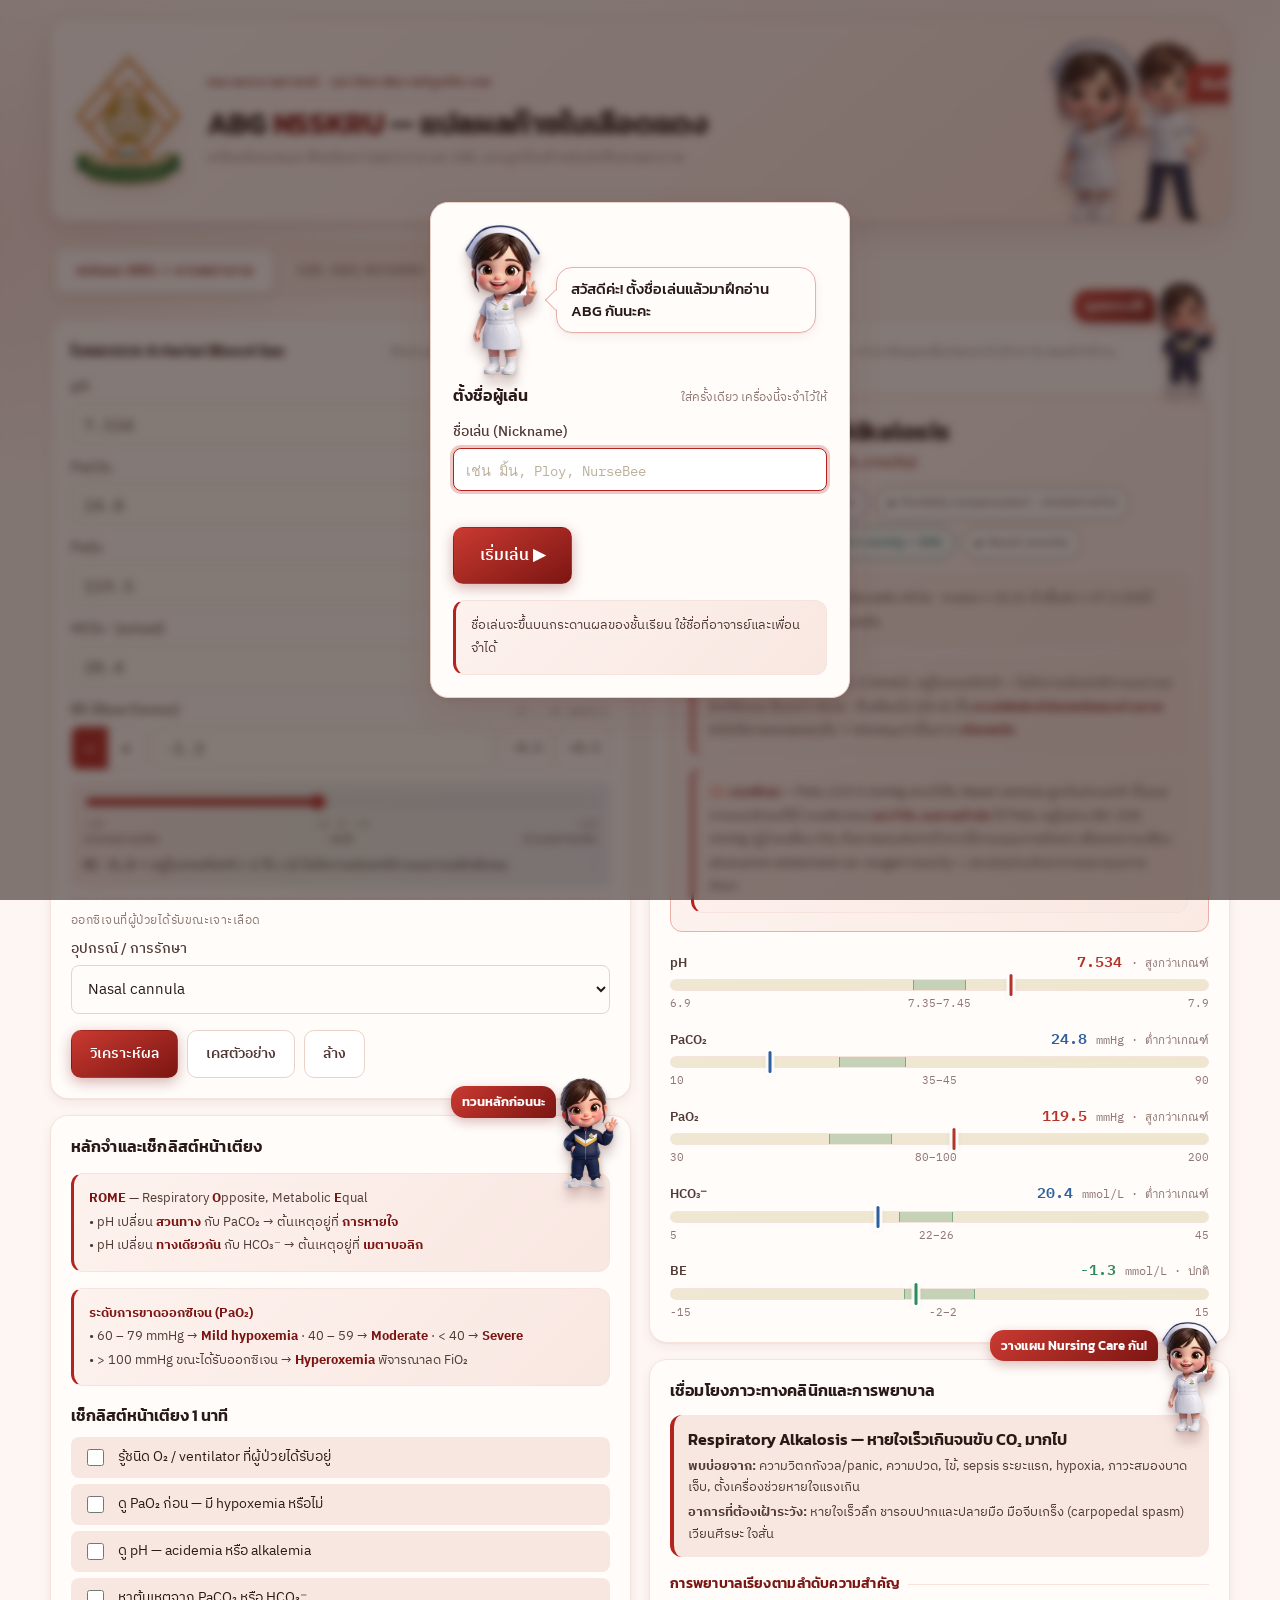
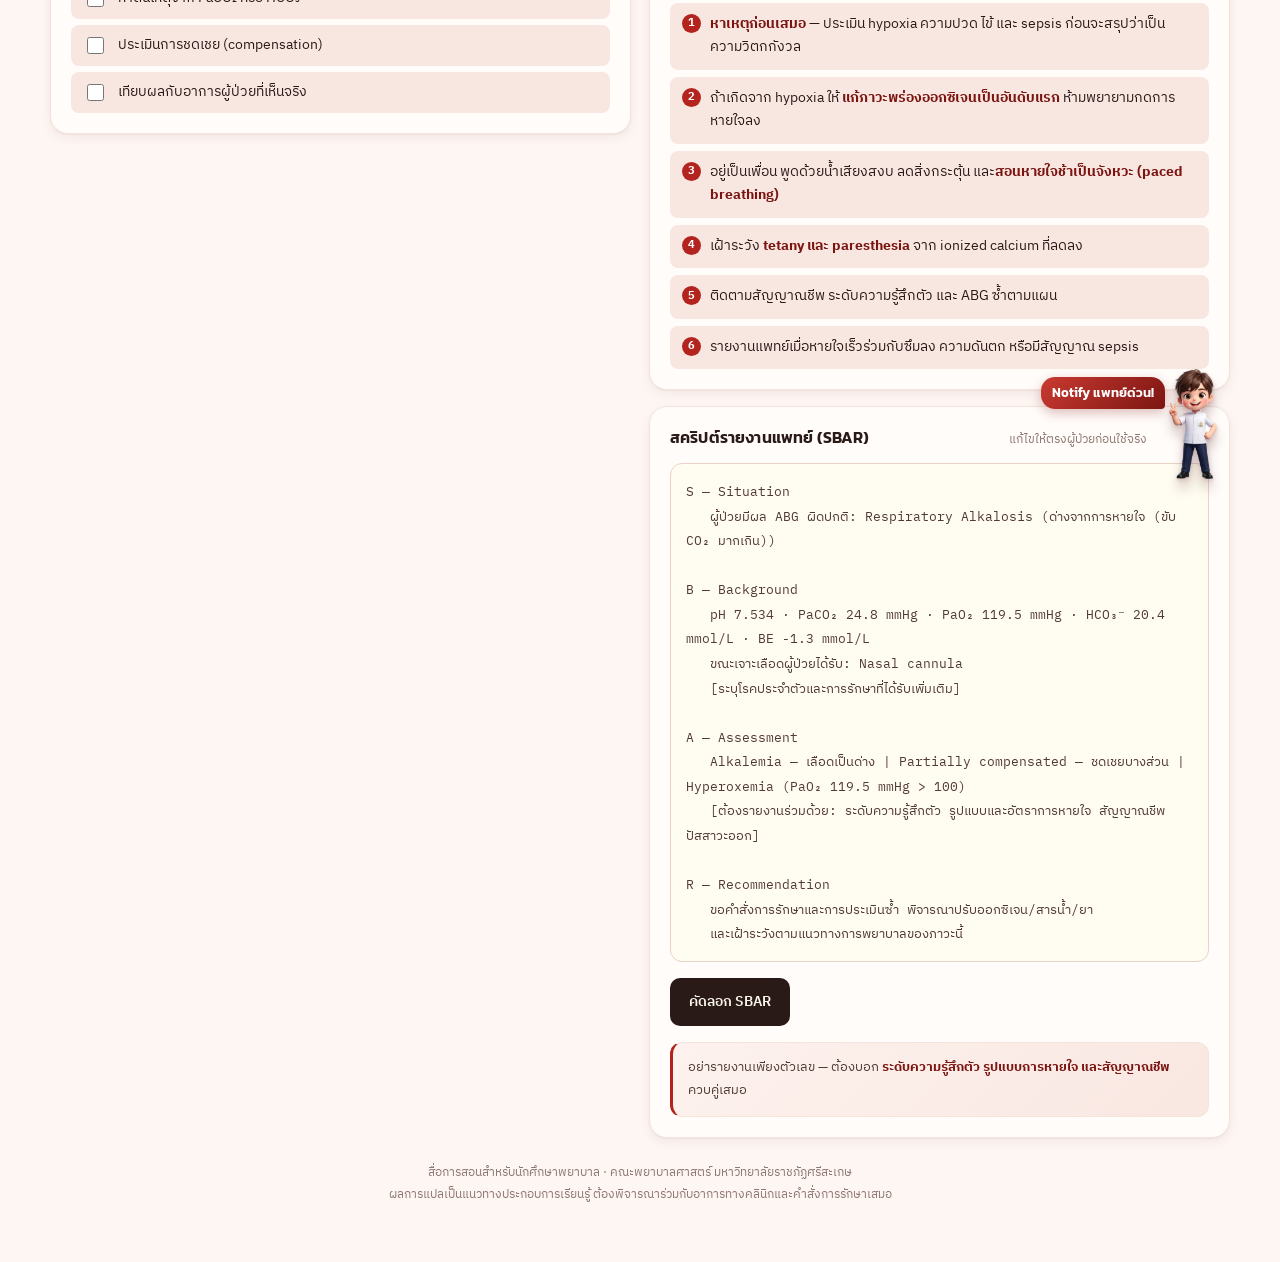
==== index.html @ 33e83c92 "commit" ====
<!DOCTYPE html>
<html lang="th">
<head>
  <meta charset="UTF-8">
  <meta name="viewport" content="width=device-width, initial-scale=1.0, viewport-fit=cover">
  <meta name="description" content="แปลผลก๊าซในเลือดแดง เชื่อมโยงการพยาบาล และเกมฝึก GBL สำหรับนักศึกษาพยาบาล คณะพยาบาลศาสตร์ มหาวิทยาลัยราชภัฏศรีสะเกษ">
  <meta name="theme-color" content="#B4241F">
  <title>ABG NSSKRU</title>
  <link rel="icon" type="image/svg+xml" href="assets/icons/favicon.svg">
  <link rel="preconnect" href="https://fonts.googleapis.com">
  <link rel="preconnect" href="https://fonts.gstatic.com" crossorigin>
  <link rel="stylesheet" href="https://fonts.googleapis.com/css2?family=Kanit:wght@500;600;700&family=IBM+Plex+Sans+Thai:wght@400;500;600&family=IBM+Plex+Mono:wght@500;600&display=swap">
  <link rel="stylesheet" href="css/style.css">
  <link rel="stylesheet" href="css/components.css">
  <link rel="stylesheet" href="css/responsive.css">
</head>
<body>
<link rel="preconnect" href="https://fonts.gstatic.com" crossorigin>
<link rel="stylesheet" href="https://fonts.googleapis.com/css2?family=Kanit:wght@500;600;700&family=IBM+Plex+Sans+Thai:wght@400;500;600&family=IBM+Plex+Mono:wght@500;600&display=swap">
<div class="wrap">

  <header class="masthead">
    <div class="cells" aria-hidden="true">
      <i style="left:38%;width:18px;height:18px;animation-duration:9s"></i>
      <i style="left:55%;width:12px;height:12px;animation-duration:7s;animation-delay:2s"></i>
      <i style="left:70%;width:22px;height:22px;animation-duration:11s;animation-delay:1s"></i>
      <i style="left:84%;width:14px;height:14px;animation-duration:8s;animation-delay:4s"></i>
      <i style="left:93%;width:10px;height:10px;animation-duration:6s;animation-delay:3s"></i>
    </div>
    <div class="crest">
      <img src="[data-uri]" alt="ตราคณะพยาบาลศาสตร์ มหาวิทยาลัยราชภัฏศรีสะเกษ" width="245" height="300">
    </div>
    <div>
      <span class="faculty">คณะพยาบาลศาสตร์ · มหาวิทยาลัยราชภัฏศรีสะเกษ</span>
      <h1>ABG <em>NSSKRU</em> — แปลผลก๊าซในเลือดแดง</h1>
      <p class="sub">เครื่องมือแปลผล เชื่อมโยงการพยาบาล และ GBL แทงลูกโป่งสำหรับนักศึกษาพยาบาล</p>
    </div>
    <div class="mast-nurse-wrap">
      <span class="say welcome-say" aria-hidden="true"><span class="ws-long">ยินดีต้อนรับ · Welcome!</span><span class="ws-short">Welcome!</span></span>
      <img class="mast-nurse" data-mascot="nurseG_wave" alt="พยาบาลการ์ตูนชูสองนิ้ว" width="190" height="380"><img class="mast-nurse mast-nurse-2" data-mascot="boyN_peace" alt="" aria-hidden="true" width="166" height="380">
  </header>

  <div class="id-strip hidden" id="idStrip">
    <span class="who" id="whoText"></span>
    <img class="pointer-nurse" id="pointerNurse" data-mascot="girlT_ok" alt="" aria-hidden="true" width="200" height="380">
    <div class="spacer" style="flex:1"></div>
    <button class="btn btn-ghost" id="btnChangeId" style="padding:7px 14px;font-size:.82rem">เปลี่ยนชื่อผู้เล่น</button>
  </div>

  <div class="tabs" role="tablist">
    <button class="tab-btn active" data-tab="interp" role="tab">แปลผล ABG + การพยาบาล</button>
    <button class="tab-btn" data-tab="game" role="tab">GBL ABG NSSKRU</button>
    <button class="tab-btn" data-tab="dash" role="tab" hidden>แดชบอร์ดชั้นเรียน</button>
    <button class="tab-btn" data-tab="usage" role="tab" hidden>สถิติการเข้าใช้งาน</button>
  </div>
  <div id="tipbox"></div>

  <!-- ================= SIGN-IN GATE ================= -->
  <div class="gate hidden" id="gate" role="dialog" aria-modal="true" aria-labelledby="gateTitle">
    <div class="gate-card">
      <div class="gate-hero">
        <img class="m-wave" data-mascot="nurseG_wave2" alt="" aria-hidden="true">
        <div class="bubble">สวัสดีค่ะ! ตั้งชื่อเล่นแล้วมาฝึกอ่าน ABG กันนะคะ</div>
      </div>
      <div class="panel-head">
        <h2 id="gateTitle">ตั้งชื่อผู้เล่น</h2>
        <span class="note">ใส่ครั้งเดียว เครื่องนี้จะจำไว้ให้</span>
      </div>
      <div class="field">
        <label for="pName">ชื่อเล่น (Nickname)</label>
        <input type="text" id="pName" placeholder="เช่น มิ้น, Ploy, NurseBee" autocomplete="nickname" maxlength="24">
      </div>
      <div hidden>
        <select id="pGender"><option value=""></option></select>
        <select id="pRole"></select>
        <div id="stuFields"><input id="pSid"><input id="pGroup" list="groupList"><datalist id="groupList"></datalist></div>
      </div>
      <p class="gate-err" id="gateErr" role="alert"></p>
      <div class="btn-row" style="margin-top:6px">
        <button class="btn btn-primary btn-lg" id="btnSignIn">เริ่มเล่น ▶</button>
      </div>
      <div class="tip">ชื่อเล่นจะขึ้นบนกระดานผลของชั้นเรียน ใช้ชื่อที่อาจารย์และเพื่อนจำได้</div>
    </div>
  </div>

  <!-- ================= TAB 1 ================= -->
  <section id="interp" class="tab-panel active">
    <div class="grid interp-grid">
      <div>
        <div class="panel has-mascot" id="formCard">
          <img class="mascot m-wave" data-mascot="boyT_wave" data-say="กรอกค่ามาเลย!" alt="" aria-hidden="true">
          <div class="panel-head">
          
            <h2>ใบผลตรวจ Arterial Blood Gas</h2>
            <span class="note">ต้องมี pH · PaCO₂ · HCO₃⁻ ครบ</span>
          </div>

          <div class="field">
            <label for="ph">pH</label><span class="ref">7.35 – 7.45</span>
            <input type="number" id="ph" step="any" inputmode="decimal" placeholder="7.534">
          </div>
          <div class="field">
            <label for="paco2">PaCO₂</label><span class="ref">35 – 45 mmHg</span>
            <input type="number" id="paco2" step="any" inputmode="decimal" placeholder="24.8">
          </div>
          <div class="field">
            <label for="pao2">PaO₂</label><span class="ref">80 – 100 mmHg</span>
            <input type="number" id="pao2" step="any" inputmode="decimal" placeholder="119.5">
          </div>
          <div class="field">
            <label for="hco3">HCO₃⁻ (actual)</label><span class="ref">22 – 26 mmol/L</span>
            <input type="number" id="hco3" step="any" inputmode="decimal" placeholder="20.4">
          </div>
          <div class="field">
            <label for="be">BE (Base Excess)</label><span class="ref">−2 – +2 mmol/L</span>
            <div class="be-ctl">
              <div class="be-sign" role="group" aria-label="เครื่องหมาย BE">
                <button type="button" class="be-s" data-sign="-1" aria-pressed="true" title="ค่าลบ (base deficit)">−</button>
                <button type="button" class="be-s" data-sign="1" aria-pressed="false" title="ค่าบวก (base excess)">+</button>
              </div>
              <input type="text" id="be" inputmode="text" autocomplete="off" placeholder="เช่น -1.3 หรือ +4">
              <button type="button" class="be-step" data-step="-0.5" aria-label="ลด BE 0.5">−0.5</button>
              <button type="button" class="be-step" data-step="0.5" aria-label="เพิ่ม BE 0.5">+0.5</button>
            </div>
            <div class="be-play">
              <input type="range" id="beRange" min="-15" max="15" step="0.5" value="0" aria-label="เลื่อนปรับค่า BE">
              <div class="be-scale"><span>−15<br><b>กรดเมตาบอลิก</b></span><span>−2 · 0 · +2<br><b>ปกติ</b></span><span>+15<br><b>ด่างเมตาบอลิก</b></span></div>
              <div class="be-hint" id="beHint">เลื่อนแถบเพื่อลองเปลี่ยน BE แล้วดูผลการแปลเปลี่ยนตามทันที</div>
            </div>
          </div>

          <div class="optional-block">
            <p class="cap">ออกซิเจนที่ผู้ป่วยได้รับขณะเจาะเลือด</p>
            <div class="field">
              <label for="o2rx">อุปกรณ์ / การรักษา</label>
              <select id="o2rx">
                <option value="air">หายใจเองในอากาศห้อง (room air)</option>
                <option value="cannula">Nasal cannula</option>
                <option value="mask">Simple / non-rebreather mask</option>
                <option value="hfnc">High-flow nasal cannula</option>
                <option value="niv">NIV / BiPAP</option>
                <option value="vent">เครื่องช่วยหายใจ (ventilator)</option>
              </select>
            </div>
          </div>

          <div class="btn-row">
            <button class="btn btn-primary" id="btnAnalyze">วิเคราะห์ผล</button>
            <button class="btn btn-ghost" id="btnSample">เคสตัวอย่าง</button>
            <button class="btn btn-ghost" id="btnClear">ล้าง</button>
          </div>
        </div>

        <div class="panel has-mascot" id="learnCard">
          <img class="mascot m-beckon" data-mascot="girlT_ok" data-say="ทวนหลักก่อนนะ" alt="" aria-hidden="true">
          <div class="panel-head">
          <h2>หลักจำและเช็กลิสต์หน้าเตียง</h2></div>
          <div class="tip">
            <b>ROME</b> — Respiratory <b>O</b>pposite, Metabolic <b>E</b>qual<br>
            • pH เปลี่ยน <b>สวนทาง</b> กับ PaCO₂ → ต้นเหตุอยู่ที่ <b>การหายใจ</b><br>
            • pH เปลี่ยน <b>ทางเดียวกัน</b> กับ HCO₃⁻ → ต้นเหตุอยู่ที่ <b>เมตาบอลิก</b>
          </div>
          <div class="tip">
            <b>ระดับการขาดออกซิเจน (PaO₂)</b><br>
            • 60 – 79 mmHg → <b>Mild hypoxemia</b> · 40 – 59 → <b>Moderate</b> · &lt; 40 → <b>Severe</b><br>
            • &gt; 100 mmHg ขณะได้รับออกซิเจน → <b>Hyperoxemia</b> พิจารณาลด FiO₂<br>
          </div>
          <div class="sub-h">เช็กลิสต์หน้าเตียง 1 นาที</div>
          <ul class="check">
            <li><input type="checkbox"><span>รู้ชนิด O₂ / ventilator ที่ผู้ป่วยได้รับอยู่</span></li>
            <li><input type="checkbox"><span>ดู PaO₂ ก่อน — มี hypoxemia หรือไม่</span></li>
            <li><input type="checkbox"><span>ดู pH — acidemia หรือ alkalemia</span></li>
            <li><input type="checkbox"><span>หาต้นเหตุจาก PaCO₂ หรือ HCO₃⁻</span></li>
            <li><input type="checkbox"><span>ประเมินการชดเชย (compensation)</span></li>
            <li><input type="checkbox"><span>เทียบผลกับอาการผู้ป่วยที่เห็นจริง</span></li>
          </ul>
        </div>
      </div>

      <div>
        <div class="panel has-mascot" id="resultCard">
          <img class="mascot m-beckon" data-mascot="girlT_thumb" data-say="ดูผลตรงนี้!" alt="" aria-hidden="true">
          <div class="panel-head">
          
            <h2>ผลการแปล</h2>
            <span class="note" id="resultNote">ตีความอัตโนมัติจากค่าที่กรอก</span>
          </div>
          <div class="verdict" id="verdict">
            <div class="placeholder">กรอก pH, PaCO₂ และ HCO₃⁻ ครบ ผลการแปลจะขึ้นทันที</div>
          </div>
          <div class="gauges" id="gauges"></div>
        </div>

        <div class="panel has-mascot hidden" id="careCard">
          <img class="mascot m-wave" data-mascot="nurseG_wave2" data-say="วางแผน Nursing Care กัน!" alt="" aria-hidden="true">
          <div class="panel-head">
          <h2>เชื่อมโยงภาวะทางคลินิกและการพยาบาล</h2></div>
          <div id="careContent"></div>
        </div>

        <div class="panel has-mascot hidden" id="sbarCard">
          <img class="mascot m-beckon" data-mascot="boyN_peace" data-say="Notify แพทย์ด่วน!" alt="" aria-hidden="true">
          <div class="panel-head">
          
            <h2>สคริปต์รายงานแพทย์ (SBAR)</h2>
            <span class="note">แก้ไขให้ตรงผู้ป่วยก่อนใช้จริง</span>
          </div>
          <div class="sbar" id="sbar"></div>
          <div class="btn-row"><button class="btn btn-solid" id="btnCopy">คัดลอก SBAR</button></div>
          <div class="tip">อย่ารายงานเพียงตัวเลข — ต้องบอก <b>ระดับความรู้สึกตัว รูปแบบการหายใจ และสัญญาณชีพ</b> ควบคู่เสมอ</div>
        </div>
      </div>
    </div>
  </section>

  <!-- ================= TAB 2 ================= -->
  <section id="game" class="tab-panel">

    <div class="panel has-mascot" id="modeSelect">
      <img class="mascot m-wave" data-mascot="boyT_wave" data-say="มาเล่นเกมกัน!" alt="" aria-hidden="true">
      <div class="panel-head">
          
        <h2>เลือกโหมด GBL</h2>
        <span class="note">ชีวิต 3 ชีวิต · 10 ด่าน · ยิ่งต่อคอมโบยิ่งได้แต้ม</span>
      </div>
      <div class="mode-row">
        <button class="mode-card" data-mode="balloon">
          <span class="mc-ico">🎈</span>
          <span class="tagline">โหมดหลัก</span>
          <h3>แทงลูกโป่ง ABG</h3>
          <p>ค่าก๊าซในเลือดขึ้นบนจอ ลูกโป่งคำตอบลอยขึ้นเต็มห้อง — คว้าเข็มแล้ว<b>แทงลูกที่ถูก</b>ก่อนหมดเวลา มีด่านโบนัส “แทงเฉพาะค่าที่ผิดปกติ” รออยู่</p>
        </button>
        <button class="mode-card" data-mode="shooter">
          <span class="mc-ico">🥚</span>
          <span class="tagline">โหมดแอ็กชัน</span>
          <h3>ยิงไข่ ABG</h3>
          <p>คุมกระบอกฉีดยาที่ฐานจอ ไข่ค่าตรวจร่วงลงมาเป็นแถว — <b>ยิงเฉพาะไข่ที่ตรงภารกิจ</b> เช่น “ค่าที่บ่งภาวะกรด” เปลือกแตกกระจาย 6 ด่าน เร็วขึ้นเรื่อย ๆ</p>
        </button>
        <button class="mode-card" data-mode="clinical">
          <span class="mc-ico">🏥</span>
          <span class="tagline">โหมดคิดวิเคราะห์</span>
          <h3>สถานการณ์ข้างเตียง</h3>
          <p>เคสผู้ป่วยจริงพร้อมผล ABG เลือก<b>การพยาบาลลำดับความสำคัญ</b>ที่ถูกที่สุด พร้อมเหตุผลกำกับทุกข้อ</p>
        </button>
      </div>
      <div class="legend">
        <span><i style="background:#B3241F"></i> Respiratory Acidosis</span>
        <span><i style="background:#1E6FB8"></i> Respiratory Alkalosis</span>
        <span><i style="background:#C2700B"></i> Metabolic Acidosis</span>
        <span><i style="background:#6A4CA6"></i> Metabolic Alkalosis</span>
        <span><i style="background:#2F8A5B"></i> Normal</span>
      </div>
    </div>

    <div class="panel hidden" id="playArea">
      <div class="hud">
        <div class="stat"><span class="n" id="hScore">0</span><span class="l">คะแนน</span></div>
        <div class="stat"><span class="n" id="hRound">1/10</span><span class="l">ด่าน</span></div>
        <div class="stat"><span class="n" id="hAcc">—</span><span class="l">แม่นยำ</span></div>
        <div id="comboSlot"></div>
        <div class="spacer"></div>
        <div class="lives" id="hLives"></div>
        <button class="icon-btn" id="btnSound" title="เปิด/ปิดเสียง">🔊</button>
        <button class="icon-btn" id="btnQuit" title="ออกจากเกม">✕</button>
      </div>
      <div class="timerbar"><div class="fill" id="timerFill"></div></div>

      <div id="stageBalloon">
        <div class="readout" id="readout"></div>
        <div class="arena" id="arena">
          <div class="grid-lines"></div>
          <div id="balloonLayer"></div>
          <canvas id="fx"></canvas>
        </div>
      </div>

      <div id="stageShooter" class="hidden">
        <div class="mission" id="mission"></div>
        <div class="shooter-wrap" id="shooterWrap">
          <canvas id="shooter"></canvas>
        </div>
        <div class="shooter-tip">
          <span>เลื่อนเมาส์/นิ้วเพื่อเล็ง · คลิกหรือแตะเพื่อยิง · ปุ่มลูกศร + Space ก็ได้</span>
          <span>ปล่อยไข่เป้าหมายหลุดถึงเส้นเตียงผู้ป่วย = เสียชีวิต 1 ชีวิต</span>
        </div>
      </div>

      <div id="stageClinical" class="hidden">
        <div id="clinScenario"></div>
        <div class="readout" id="clinReadout"></div>
        <h3 class="sec" id="clinPrompt"></h3>
        <div class="options" id="clinOptions"></div>
        <div class="feedback" id="clinFeedback"></div>
        <div class="btn-row hidden" id="clinNextRow">
          <button class="btn btn-primary" id="btnClinNext">ด่านถัดไป →</button>
        </div>
      </div>
    </div>

    <div class="panel hidden" id="resultArea">
      <div class="result-wrap">
        <div class="result-hero">
          <img class="m-cheer" id="rMascot" data-mascot="nurseG_peace" alt="" aria-hidden="true">
          <div class="bubble" id="rBubble">เก่งมากค่ะ!</div>
        </div>
        <div class="score-lab">คะแนนรวม</div>
        <div class="score-big" id="rScore">0</div>
        <div class="stars" id="rStars"></div>
        <p class="result-msg" id="rMsg"></p>
        <div class="result-stats">
          <div><span class="n" id="rCorrect">0</span><span class="l">ตอบถูก</span></div>
          <div><span class="n" id="rAcc">0%</span><span class="l">ความแม่นยำ</span></div>
          <div><span class="n" id="rCombo">0</span><span class="l">คอมโบสูงสุด</span></div>
        </div>
        <div class="btn-row" style="justify-content:center">
          <button class="btn btn-primary btn-lg" id="btnAgain">เล่นอีกครั้ง</button>
          <button class="btn btn-ghost" id="btnBackMode">กลับหน้าเลือกโหมด</button>
          <button class="btn btn-ghost hidden" id="btnShareCode">คัดลอกรหัสผลส่งอาจารย์</button>
        </div>
        <p class="src-note" id="saveNote" style="justify-content:center"></p>
        <div class="review hidden" id="reviewBox">
          <h3 class="sec">จุดที่ควรทบทวน</h3>
          <ul id="reviewList"></ul>
        </div>
      </div>
    </div>
  </section>

  <!-- ================= TAB 3 ================= -->
  <section id="dash" class="tab-panel">
    <div class="panel has-mascot">
      <img class="mascot m-wave" data-mascot="girlT_thumb" alt="" aria-hidden="true">
      <div class="panel-head">
          
        <h2>ภาพรวมชั้นเรียน</h2>
        <span class="note">คำนวณจากผลการเล่นทุกครั้งที่บันทึกไว้</span>
      </div>
      <div class="dash-bar">
        <div class="ctl" hidden>
          <label for="fGroup">หมู่เรียน</label>
          <select id="fGroup"><option value="">ทุกหมู่เรียน</option></select>
        </div>
        <div class="ctl">
          <label for="fMode">โหมด</label>
          <select id="fMode">
            <option value="">ทุกโหมด</option>
            <option value="balloon">แทงลูกโป่ง</option>
            <option value="shooter">ยิงไข่</option>
            <option value="clinical">สถานการณ์คลินิก</option>
          </select>
        </div>
        <div class="ctl">
          <label for="fPass">เกณฑ์ผ่าน (%)</label>
          <input type="number" id="fPass" min="0" max="100" step="5" value="60">
        </div>
        <label class="switch"><input type="checkbox" id="fAnon"> ซ่อนชื่อ (ฉายขึ้นจอ)</label>
        <div style="flex:1"></div>
        <div class="btn-row" style="margin:0">
          <button class="btn btn-ghost" id="btnCsv">ส่งออก CSV</button>
          <button class="btn btn-ghost" id="btnWipe">ล้างข้อมูล</button>
        </div>
      </div>
      <p class="src-note" id="srcNote"></p>
    </div>

    <div id="dashBody"></div>

    <div class="panel has-mascot">
      <img class="mascot m-beckon" data-mascot="nurseG_peace" alt="" aria-hidden="true">
      <div class="panel-head">
          
        <h2>รวมผลจากเครื่องอื่น</h2>
        <span class="note">ให้นักศึกษากด “คัดลอกรหัสผล” แล้วส่งมาทางแชท</span>
      </div>
      <textarea class="paste-area" id="pasteBox" placeholder="วางรหัสผลที่นี่ ได้หลายรหัสพร้อมกัน (บรรทัดละ 1 รหัส)"></textarea>
      <div class="btn-row">
        <button class="btn btn-primary" id="btnMerge">รวมผลเข้าแดชบอร์ด</button>
        <label class="btn btn-ghost" style="display:inline-flex;align-items:center">
          นำเข้าไฟล์ .json
          <input type="file" id="fileIn" accept=".json,application/json" hidden>
        </label>
      </div>
      <p class="src-note" id="mergeNote"></p>
    </div>
  </section>

  <!-- ================= TAB 4 ================= -->
  <section id="usage" class="tab-panel">
    <div class="panel has-mascot">
      <img class="mascot m-wave frames" data-mascot="boyN" alt="" aria-hidden="true">
      <div class="panel-head">
          
        <h2>สถิติการเข้าใช้งาน</h2>
        <span class="note">นับ 1 ครั้งทุกครั้งที่ลงชื่อเข้าใช้งานหรือเปิดแอปใหม่</span>
      </div>
      <div class="dash-bar">
        <div class="ctl">
          <label for="uPeriod">ช่วงเวลา</label>
          <select id="uPeriod">
            <option value="">ทั้งหมด</option>
            <option value="today">วันนี้</option>
            <option value="7">7 วันล่าสุด</option>
            <option value="30">30 วันล่าสุด</option>
          </select>
        </div>
        <div class="ctl" hidden>
          <label for="uGender">เพศ</label>
          <select id="uGender">
            <option value="">ทุกเพศ</option>
            <option value="m">ชาย</option>
            <option value="f">หญิง</option>
          </select>
        </div>
        <div class="ctl" hidden>
          <label for="uRole">ประเภทผู้ใช้งาน</label>
          <select id="uRole"></select>
        </div>
        <label class="switch"><input type="checkbox" id="uAnon"> ซ่อนชื่อ (ฉายขึ้นจอ)</label>
        <div style="flex:1"></div>
        <div class="btn-row" style="margin:0">
          <button class="btn btn-ghost" id="btnUReset">ล้างตัวกรอง</button>
          <button class="btn btn-ghost" id="btnUCsv">ส่งออก CSV</button>
          <button class="btn btn-ghost" id="btnUWipe">ล้างสถิติ</button>
        </div>
      </div>
      <p class="src-note" id="uSrcNote"></p>
    </div>
    <div id="usageBody"></div>
  </section>

  <p class="footnote">
    สื่อการสอนสำหรับนักศึกษาพยาบาล · คณะพยาบาลศาสตร์ มหาวิทยาลัยราชภัฏศรีสะเกษ<br>
    ผลการแปลเป็นแนวทางประกอบการเรียนรู้ ต้องพิจารณาร่วมกับอาการทางคลินิกและคำสั่งการรักษาเสมอ
  </p>
</div>
  <script src="js/functions.js"></script>
  <script src="js/app.js"></script>
  <script src="js/auth.js"></script>
</body>
</html>
---- css/style.css ----
:root{
  /* --- ink & paper (blood-tinted warm neutrals) --- */
  --paper:#FDF6F3;
  --paper-2:#F8E7E1;
  --card:#FFFCFA;
  --ink:#2A1A17;
  --ink-2:#513A35;
  --muted:#8E7671;
  --line:#EBD2C9;
  --line-soft:#F5E3DC;
  /* --- brand: blood --- */
  --brand:#B4241F;
  --brand-deep:#7C1512;
  --brand-light:#E9AFA8;
  --brand-glow:rgba(180,36,31,.24);
  /* --- amber accents kept from the faculty crest --- */
  --amber:#C9A227;
  --amber-deep:#8A6A11;
  --amber-light:#EBD08A;
  /* --- semantic (clinical) --- */
  --acid:#B3241F;      /* respiratory acidosis / กรด */
  --alk:#6A4CA6;       /* alkalosis / ด่าง */
  --metabolic:#C2700B; /* metabolic */
  --oxygen:#137A6E;    /* oxygenation */
  --normal:#2F8A5B;
  --low:#2E5F9E;       /* below reference range */
  --high:#B5342A;      /* above reference range */
  --shadow-sm:0 1px 2px rgba(96,30,26,.06), 0 4px 12px rgba(96,30,26,.06);
  --shadow-md:0 2px 4px rgba(96,30,26,.08), 0 14px 34px rgba(96,30,26,.12);
  --r-lg:18px; --r-md:12px; --r-sm:8px;
  --maxw:1180px;
}

*{box-sizing:border-box}
body{
  margin:0;
  background:
    radial-gradient(1100px 520px at 82% -8%, rgba(233,175,168,.40), transparent 62%),
    radial-gradient(760px 460px at -6% 8%, rgba(180,36,31,.12), transparent 60%),
    var(--paper);
  color:var(--ink);
  font-family:"IBM Plex Sans Thai","Segoe UI",Tahoma,sans-serif;
  font-size:15px; line-height:1.65;
  -webkit-font-smoothing:antialiased;
  padding-block:18px 56px;
  padding-left:max(16px, env(safe-area-inset-left, 0px));
  padding-right:max(16px, env(safe-area-inset-right, 0px));
}
.wrap{max-width:var(--maxw);margin:0 auto}

h1,h2,h3,h4{font-family:Kanit,"IBM Plex Sans Thai",sans-serif;margin:0;text-wrap:balance;font-weight:600;line-height:1.3}
p{margin:0}
button{font-family:inherit}

.eyebrow{
  font-size:.7rem;font-weight:600;letter-spacing:.16em;text-transform:uppercase;
  color:var(--brand-deep);
}
.mono{font-family:"IBM Plex Mono",ui-monospace,monospace;font-variant-numeric:tabular-nums}
---- css/components.css ----
/* ============ MASTHEAD ============ */
.masthead{
  display:grid;grid-template-columns:auto minmax(0,auto) auto;justify-content:start;gap:18px;align-items:center;
  padding:22px 24px;margin-bottom:20px;
  background:linear-gradient(140deg,#FFFCFA 0%,#FCEFEA 60%,#F7DFD7 100%);
  border:1px solid var(--line);
  border-radius:var(--r-lg);
  box-shadow:var(--shadow-md);
  position:relative;overflow:hidden;
}
.masthead::after{
  content:"";position:absolute;inset:0;pointer-events:none;
  background:linear-gradient(105deg,transparent 38%,rgba(255,255,255,.55) 48%,transparent 58%);
  transform:translateX(-100%);
  animation:sheen 7s ease-in-out 1.2s infinite;
}
@keyframes sheen{0%{transform:translateX(-100%)}28%,100%{transform:translateX(100%)}}
.crest{flex-shrink:0}
.crest img{display:block;height:130px;width:auto;max-width:none;
  filter:drop-shadow(0 4px 8px rgba(124,21,18,.18))}
.mast-nurse-wrap{align-self:end;margin-bottom:-22px;margin-left:6px;display:flex;align-items:flex-end;position:relative}
.mast-nurse-wrap .welcome-say{top:auto;bottom:118px;left:calc(100% - 18px);font-size:.95rem;padding:7px 14px;animation-duration:6s;
  border-radius:14px 14px 14px 4px;transform-origin:0 100%}
.ws-short{display:none}
.mast-nurse-2{margin-left:-14px;animation-name:mIn,mBeckon!important;animation-duration:.7s,2.2s!important;animation-delay:0s,1.1s!important}
.mast-nurse{display:block;height:190px;width:auto;max-width:none;transform-origin:50% 100%;
  filter:drop-shadow(0 8px 10px rgba(124,21,18,.22));
  animation:mIn .7s cubic-bezier(.2,.9,.3,1.3) backwards, mWave 2.2s .7s ease-in-out infinite}
.masthead .faculty{
  font-size:.78rem;font-weight:600;letter-spacing:.06em;color:var(--brand-deep);
  padding-bottom:6px;margin-bottom:4px;border-bottom:1px solid var(--line);display:inline-block;
}
.masthead h1{font-size:clamp(1.35rem,3.4vw,1.9rem);font-weight:700;color:var(--ink);letter-spacing:-.01em}
.masthead h1 em{font-style:normal;color:var(--brand-deep)}
.masthead .sub{color:var(--muted);font-size:.9rem;margin-top:3px}

/* ============ TABS (segmented) ============ */
.tabs{
  display:flex;gap:4px;padding:5px;margin-bottom:20px;
  background:var(--paper-2);border:1px solid var(--line-soft);border-radius:14px;
  width:fit-content;max-width:100%;flex-wrap:wrap;
}
.tab-btn{
  border:none;background:transparent;cursor:pointer;
  padding:10px 20px;border-radius:10px;
  font-size:.94rem;font-weight:600;color:var(--muted);
  transition:background .18s ease,color .18s ease,box-shadow .18s ease;
}
.tab-btn:hover{color:var(--ink-2)}
.tab-btn.active{
  background:var(--card);color:var(--brand-deep);
  box-shadow:0 1px 2px rgba(80,62,20,.10),0 6px 16px rgba(80,62,20,.10);
}
.tab-btn:focus-visible,.btn:focus-visible,.opt:focus-visible,.mode-card:focus-visible,
input:focus-visible,.icon-btn:focus-visible{outline:2.5px solid var(--brand);outline-offset:2px}
.tab-panel{display:none}
.tab-panel.active{display:block;animation:rise .34s cubic-bezier(.22,.9,.3,1)}
@keyframes rise{from{opacity:0;transform:translateY(8px)}to{opacity:1;transform:none}}

/* ============ LAYOUT ============ */
.grid{display:grid;grid-template-columns:minmax(300px,.85fr) 1.15fr;gap:18px;align-items:start}

.sub-h{font-family:Kanit,"IBM Plex Sans Thai",sans-serif;font-weight:600;font-size:1rem;color:var(--ink);margin:16px 0 8px}
.live-dot{display:inline-block;width:8px;height:8px;border-radius:50%;background:#2E7D50;margin-right:6px;
  box-shadow:0 0 0 0 rgba(46,125,80,.5);animation:livePulse 1.6s infinite}
@keyframes livePulse{0%{box-shadow:0 0 0 0 rgba(46,125,80,.45)}100%{box-shadow:0 0 0 8px rgba(46,125,80,0)}}
#resultCard.flash{animation:resFlash .5s ease}
@keyframes resFlash{0%{box-shadow:0 0 0 3px var(--brand-glow)}100%{box-shadow:var(--shadow-sm)}}

.panel{
  background:var(--card);border:1px solid var(--line-soft);
  border-radius:var(--r-lg);padding:20px;box-shadow:var(--shadow-sm);
}
.panel + .panel{margin-top:16px}
.panel-head{display:flex;align-items:baseline;justify-content:space-between;gap:12px;margin-bottom:14px}
.panel-head h2{font-size:1.02rem;letter-spacing:.01em}
.panel-head .note{font-size:.76rem;color:var(--muted)}

/* ============ LAB FORM ============ */
.field{display:grid;grid-template-columns:1fr auto;gap:4px 10px;align-items:center;margin-bottom:11px}
.field label{grid-column:1;font-size:.86rem;font-weight:500;color:var(--ink-2)}
.field .ref{grid-column:2;font-size:.72rem;color:var(--muted);font-family:"IBM Plex Mono",monospace}
.field select{
  grid-column:1/-1;width:100%;padding:10px 12px;border-radius:var(--r-sm);
  border:1px solid var(--line);background:#FFFCFA;color:var(--ink);
  font-family:inherit;font-size:.95rem;
}
.field select:focus{outline:none;border-color:var(--brand);box-shadow:0 0 0 3px var(--brand-glow)}
.field input{grid-column:1/-1;
  width:100%;padding:10px 12px;border-radius:var(--r-sm);
  border:1px solid var(--line);background:#FFFDF7;color:var(--ink);
  font-family:"IBM Plex Mono",monospace;font-size:1.02rem;font-variant-numeric:tabular-nums;
  transition:border-color .16s,box-shadow .16s,background .16s;
}
.field input::placeholder{color:#BCB19B;font-size:.9rem}
.field input:focus{outline:none;border-color:var(--brand);box-shadow:0 0 0 3px var(--brand-glow);background:#fff}

/* ---- BE signed input + practice slider ---- */
.be-ctl{grid-column:1/-1;display:flex;gap:6px;align-items:stretch}
.be-ctl input{flex:1;min-width:0}
.be-sign{display:flex;border:1px solid var(--line);border-radius:var(--r-sm);overflow:hidden;flex-shrink:0}
.be-s,.be-step{font-family:"IBM Plex Mono",monospace;font-weight:700;font-size:1.05rem;cursor:pointer;
  border:0;background:#FFFCFA;color:var(--ink-soft,#6b5a52);padding:0 13px;min-height:42px}
.be-s[aria-pressed="true"][data-sign="-1"]{background:var(--brand);color:#fff}
.be-s[aria-pressed="true"][data-sign="1"]{background:#2E6FA8;color:#fff}
.be-step{border:1px solid var(--line);border-radius:var(--r-sm);font-size:.82rem;padding:0 9px;flex-shrink:0}
.be-s:focus-visible,.be-step:focus-visible{outline:2px solid var(--brand);outline-offset:1px}
.be-step:active,.be-s:active{transform:scale(.95)}
.be-play{grid-column:1/-1;margin-top:8px;padding:10px 12px;border-radius:var(--r-sm);
  background:linear-gradient(90deg,rgba(180,36,31,.08),rgba(46,125,80,.10) 50%,rgba(46,111,168,.10))}
.be-play input[type=range]{width:100%;accent-color:var(--brand);padding:0;border:0;background:transparent;box-shadow:none}
.be-scale{display:flex;justify-content:space-between;font-size:.72rem;color:var(--muted,#8a7a70);line-height:1.3;text-align:center}
.be-scale span:first-child{text-align:left}.be-scale span:last-child{text-align:right}
.be-hint{margin-top:6px;font-size:.82rem;color:var(--ink);min-height:1.2em}
.be-hint b{font-family:"IBM Plex Mono",monospace}

.optional-block{
  margin-top:6px;padding-top:12px;border-top:1px dashed var(--line);
}
.optional-block .cap{font-size:.74rem;color:var(--muted);letter-spacing:.04em;margin-bottom:8px}
.two{display:grid;grid-template-columns:1fr 1fr;gap:12px}

.btn-row{display:flex;gap:9px;flex-wrap:wrap;margin-top:16px}
.btn{
  padding:11px 18px;border:1px solid transparent;border-radius:10px;cursor:pointer;
  font-weight:600;font-size:.9rem;transition:transform .12s,box-shadow .16s,background .16s;
}
.btn:hover{transform:translateY(-1px)}
.btn:active{transform:translateY(0)}
.btn-primary{background:linear-gradient(150deg,#C93A31,var(--brand-deep));color:#fff;box-shadow:0 4px 14px rgba(124,21,18,.32)}
.btn-primary:hover{box-shadow:0 7px 20px rgba(124,21,18,.42)}
.btn-ghost{background:#fff;color:var(--ink-2);border-color:var(--line)}
.btn-ghost:hover{border-color:var(--brand);color:var(--brand-deep)}
.btn-solid{background:var(--ink);color:#FBF6EA}
.btn-lg{padding:14px 26px;font-size:1rem}

.tip{
  margin-top:16px;padding:13px 15px;border-radius:var(--r-md);
  background:linear-gradient(135deg,#FDF2EE,#F9E7E1);
  border:1px solid var(--line-soft);border-left:3px solid var(--brand);
  font-size:.84rem;line-height:1.75;color:var(--ink-2);
}
.tip b{color:var(--brand-deep)}

/* ============ VERDICT ============ */
.verdict{
  border-radius:var(--r-md);padding:18px 20px;
  background:linear-gradient(140deg,#FFFAF8,#FBEAE4);
  border:1px solid var(--brand-light);
  position:relative;overflow:hidden;
}
.verdict.is-set{animation:verdictIn .5s cubic-bezier(.2,.9,.3,1.2)}
@keyframes verdictIn{0%{opacity:0;transform:scale(.97) translateY(6px)}100%{opacity:1;transform:none}}
.verdict .dx{
  font-family:Kanit,sans-serif;font-size:clamp(1.25rem,2.8vw,1.6rem);font-weight:700;
  line-height:1.28;color:var(--ink);letter-spacing:-.01em;
}
.verdict .dx-th{font-size:.95rem;color:var(--brand-deep);font-weight:500;margin-top:2px}
.badges{display:flex;flex-wrap:wrap;gap:7px;margin-top:12px}
.badge{
  display:inline-flex;align-items:center;gap:6px;
  padding:5px 12px;border-radius:999px;font-size:.78rem;font-weight:600;
  border:1px solid currentColor;background:#fff;
}
.badge .dot{width:7px;height:7px;border-radius:50%;background:currentColor}
.b-acid{color:var(--acid)} .b-alk{color:var(--alk)} .b-meta{color:var(--metabolic)}
.b-ox{color:var(--oxygen)} .b-ok{color:var(--normal)} .b-neutral{color:var(--muted)}
.placeholder{color:var(--muted);font-size:.9rem;padding:14px 2px;text-align:center;font-style:italic}

/* ============ GAUGES ============ */
.gauges{margin-top:18px;display:flex;flex-direction:column;gap:14px}
.gauge .grow{display:flex;justify-content:space-between;align-items:baseline;margin-bottom:5px;gap:10px}
.gauge .gname{font-size:.84rem;font-weight:600;color:var(--ink-2)}
.gauge .gval{font-family:"IBM Plex Mono",monospace;font-size:.92rem;font-weight:600;font-variant-numeric:tabular-nums}
.gauge .gunit{font-size:.72rem;color:var(--muted);font-weight:400}
.track{
  position:relative;height:12px;border-radius:999px;
  background:linear-gradient(90deg,#F0E7D2,#EFE6D0);
  border:1px solid var(--line-soft);overflow:visible;
}
.band{position:absolute;top:0;bottom:0;background:rgba(47,138,91,.22);border-left:1px solid rgba(47,138,91,.5);border-right:1px solid rgba(47,138,91,.5)}
.pin{
  position:absolute;top:50%;width:3px;height:22px;border-radius:2px;transform:translate(-50%,-50%);
  box-shadow:0 0 0 3px rgba(255,255,255,.85),0 2px 6px rgba(0,0,0,.18);
  transition:left .55s cubic-bezier(.2,.9,.3,1.15);
}
.scale-ends{display:flex;justify-content:space-between;font-size:.68rem;color:var(--muted);margin-top:4px;font-family:"IBM Plex Mono",monospace}

/* ============ CARE ============ */
.care-title{
  display:flex;gap:10px;align-items:flex-start;margin-bottom:12px;
  padding:12px 14px;border-radius:var(--r-md);background:var(--paper-2);
  border-left:4px solid var(--brand);
}
.care-title .t{font-family:Kanit,sans-serif;font-weight:600;font-size:.98rem;color:var(--ink)}
.care-title .s{font-size:.82rem;color:var(--ink-2);margin-top:3px}
h3.sec{font-size:.88rem;margin:18px 0 9px;color:var(--brand-deep);letter-spacing:.02em;
  display:flex;align-items:center;gap:8px}
h3.sec::after{content:"";flex:1;height:1px;background:var(--line-soft)}
ol.care{list-style:none;padding:0;margin:0;counter-reset:c;display:flex;flex-direction:column;gap:7px}
ol.care li{
  counter-increment:c;position:relative;padding:10px 13px 10px 40px;
  background:var(--paper-2);border-radius:var(--r-sm);font-size:.89rem;line-height:1.65;
}
ol.care li::before{
  content:counter(c);position:absolute;left:12px;top:11px;
  width:19px;height:19px;border-radius:50%;background:var(--brand);color:#fff;
  font-size:.68rem;font-weight:700;display:grid;place-items:center;font-family:"IBM Plex Mono",monospace;
}
ol.care li b{color:var(--brand-deep)}

.sbar{
  background:#FFFCF1;border:1px solid var(--line);border-radius:var(--r-md);
  padding:15px;font-family:"IBM Plex Mono","IBM Plex Sans Thai",monospace;
  font-size:.83rem;line-height:1.85;white-space:pre-wrap;color:var(--ink-2);
  max-height:none;overflow-x:auto;
}

/* checklist */
.check{list-style:none;padding:0;margin:0;display:flex;flex-direction:column;gap:6px}
.check li{display:flex;gap:11px;align-items:center;padding:9px 12px;border-radius:var(--r-sm);
  background:var(--paper-2);font-size:.87rem;cursor:pointer;transition:background .15s}
.check li:hover{background:#F0E5CC}
.check input{width:17px;height:17px;accent-color:var(--brand);cursor:pointer;flex-shrink:0}
.check input:checked + span{color:var(--muted);text-decoration:line-through}

/* ============ GAME: mode select ============ */
.mode-row{display:grid;grid-template-columns:repeat(auto-fit,minmax(260px,1fr));gap:14px}
.mode-card{
  text-align:left;cursor:pointer;padding:20px;border-radius:var(--r-lg);
  background:linear-gradient(150deg,#FFFCFA,#FAEBE5);
  border:1px solid var(--line);transition:transform .18s,box-shadow .18s,border-color .18s;
  display:flex;flex-direction:column;gap:8px;
}
.mode-card:hover{transform:translateY(-3px);border-color:var(--brand);box-shadow:0 12px 30px rgba(124,21,18,.18)}
.mode-card .mc-ico{font-size:1.6rem;line-height:1}
.mode-card h3{font-size:1.05rem;color:var(--ink)}
.mode-card p{font-size:.85rem;color:var(--muted);line-height:1.6}
.mode-card .tagline{font-size:.72rem;font-weight:600;letter-spacing:.1em;text-transform:uppercase;color:var(--brand-deep)}

/* ============ GAME: HUD ============ */
.hud{
  display:flex;gap:10px;flex-wrap:wrap;align-items:center;
  padding:12px 14px;border-radius:var(--r-md);background:var(--paper-2);
  border:1px solid var(--line-soft);margin-bottom:12px;
}
.hud .stat{display:flex;flex-direction:column;min-width:64px}
.hud .stat .n{font-family:"IBM Plex Mono",monospace;font-size:1.22rem;font-weight:600;color:var(--brand-deep);line-height:1.15;font-variant-numeric:tabular-nums}
.hud .stat .l{font-size:.68rem;color:var(--muted);letter-spacing:.06em;text-transform:uppercase}
.hud .spacer{flex:1}
.lives{display:flex;gap:5px;align-items:center}
.lives img{height:34px;width:auto;max-width:none;display:block;transition:opacity .3s,transform .3s,filter .3s;filter:drop-shadow(0 2px 3px rgba(124,21,18,.25))}
.lives img.lost{opacity:.25;transform:scale(.8);filter:grayscale(1)}
.icon-btn{
  border:1px solid var(--line);background:#fff;border-radius:9px;cursor:pointer;
  width:38px;height:38px;display:grid;place-items:center;font-size:1.05rem;transition:.15s;
}
.icon-btn:hover{border-color:var(--brand)}
.combo-flare{
  font-family:Kanit,sans-serif;font-weight:700;font-size:.86rem;color:#fff;
  background:linear-gradient(120deg,var(--amber),#D2401F);
  padding:4px 12px;border-radius:999px;box-shadow:0 3px 12px rgba(224,81,42,.4);
  animation:comboPulse .55s ease;
}
@keyframes comboPulse{0%{transform:scale(.6);opacity:0}60%{transform:scale(1.14)}100%{transform:scale(1);opacity:1}}

.timerbar{height:7px;border-radius:999px;background:#EBE0C6;overflow:hidden;margin-bottom:12px}
.timerbar .fill{height:100%;width:100%;border-radius:999px;background:linear-gradient(90deg,var(--normal),var(--amber))}
.timerbar .fill.warn{background:linear-gradient(90deg,var(--metabolic),var(--acid));animation:tick .55s steps(2,end) infinite}
@keyframes tick{50%{opacity:.55}}

/* ============ GAME: readout ============ */
.readout{
  display:flex;gap:9px;flex-wrap:wrap;align-items:center;
  padding:14px;border-radius:var(--r-md);
  background:linear-gradient(140deg,#2C1614,#4A1F1B);
  margin-bottom:12px;
}
.readout .rq{font-family:Kanit,sans-serif;font-size:.9rem;color:#F6DCD6;margin-right:4px;font-weight:500}
.chip{
  font-family:"IBM Plex Mono",monospace;font-size:.9rem;font-weight:600;
  padding:6px 13px;border-radius:8px;background:rgba(255,255,255,.07);
  border:1px solid rgba(235,208,138,.30);color:#F6E7DF;font-variant-numeric:tabular-nums;
}
.chip b{color:#fff}
.chip.hi{border-color:#E4776E;color:#FFC9C4}
.chip.lo{border-color:#7FB8FF;color:#CFE4FF}
.scenario{
  padding:14px 16px;border-radius:var(--r-md);margin-bottom:12px;
  background:linear-gradient(140deg,#FFFAF8,#FAE9E3);border:1px dashed var(--brand);
  font-size:.92rem;line-height:1.7;
}
.scenario .pt{font-size:.72rem;letter-spacing:.1em;text-transform:uppercase;color:var(--brand-deep);font-weight:600;display:block;margin-bottom:3px}

/* ============ GAME: arena ============ */
.arena{
  position:relative;height:min(58vh,470px);min-height:340px;
  border-radius:var(--r-lg);overflow:hidden;
  background:
    radial-gradient(120% 80% at 50% 118%, rgba(179,36,31,.20), transparent 62%),
    linear-gradient(180deg,#F9E9E3 0%,#FDF4F1 46%,#FEFAF8 100%);
  border:1px solid var(--line);
  box-shadow:inset 0 14px 34px rgba(124,21,18,.10);
  cursor:url("data:image/svg+xml,%3Csvg xmlns='http://www.w3.org/2000/svg' width='30' height='34' viewBox='0 0 30 34'%3E%3Crect x='11' y='1' width='8' height='15' rx='2' fill='%23EBD08A' stroke='%238A6A11' stroke-width='1.2'/%3E%3Crect x='12.5' y='4' width='5' height='9' fill='%23B3241F' opacity='.75'/%3E%3Crect x='13.6' y='16' width='2.8' height='11' fill='%238A6A11'/%3E%3Cpath d='M15 33 L13.2 27 h3.6 Z' fill='%23B3241F'/%3E%3C/svg%3E") 15 33, crosshair;
  touch-action:manipulation;
}
.arena .grid-lines{
  position:absolute;inset:0;pointer-events:none;opacity:.4;
  background-image:linear-gradient(rgba(180,36,31,.09) 1px,transparent 1px);
  background-size:100% 38px;
}
#fx{position:absolute;inset:0;pointer-events:none}
#balloonLayer{position:absolute;inset:0}

.balloon{
  position:absolute;width:132px;left:0;top:0;
  will-change:transform;
  transform-origin:50% 92%;
}
.balloon .body{
  position:relative;width:132px;height:154px;
  border-radius:50% 50% 47% 47% / 57% 57% 43% 43%;
  display:grid;place-items:center;padding:0 12px;text-align:center;
  background:
    radial-gradient(circle at 30% 24%, rgba(255,255,255,.9), rgba(255,255,255,0) 38%),
    radial-gradient(circle at 74% 82%, rgba(0,0,0,.20), rgba(0,0,0,0) 52%),
    linear-gradient(155deg, var(--b1), var(--b2));
  box-shadow:0 12px 26px rgba(60,44,10,.22), inset -8px -12px 26px rgba(0,0,0,.16);
}
.balloon .body::after{
  content:"";position:absolute;bottom:-9px;left:50%;transform:translateX(-50%);
  width:0;height:0;border-left:8px solid transparent;border-right:8px solid transparent;
  border-top:11px solid var(--b2);filter:brightness(.92);
}
.balloon .string{
  position:absolute;left:50%;top:162px;width:1.5px;height:42px;
  background:linear-gradient(180deg,rgba(90,70,20,.5),rgba(90,70,20,0));
  transform:translateX(-50%);
}
.balloon .lb-en{
  font-family:Kanit,sans-serif;font-weight:600;font-size:.82rem;color:#fff;
  line-height:1.2;text-shadow:0 1px 3px rgba(0,0,0,.4);
}
.balloon .lb-th{
  display:block;font-family:"IBM Plex Sans Thai",sans-serif;font-weight:500;
  font-size:.7rem;color:rgba(255,255,255,.9);margin-top:4px;line-height:1.35;
}
.balloon .lb-val{
  font-family:"IBM Plex Mono",monospace;font-weight:600;font-size:.98rem;color:#fff;
  text-shadow:0 1px 3px rgba(0,0,0,.4);
}
.balloon.popping{animation:popOut .26s ease-out forwards}
@keyframes popOut{0%{transform:scale(1)}38%{transform:scale(1.28)}100%{transform:scale(.1);opacity:0}}
.balloon.miss{animation:wobble .5s ease}
@keyframes wobble{0%,100%{filter:none}25%{filter:grayscale(.7)}}

.arena.shake{animation:shake .34s cubic-bezier(.36,.07,.19,.97)}
@keyframes shake{10%,90%{transform:translateX(-2px)}20%,80%{transform:translateX(4px)}30%,50%,70%{transform:translateX(-7px)}40%,60%{transform:translateX(7px)}}

.pop-score{
  position:absolute;font-family:Kanit,sans-serif;font-weight:700;font-size:1.15rem;
  pointer-events:none;animation:floatUp 1s ease-out forwards;text-shadow:0 2px 6px rgba(255,255,255,.9);
}
@keyframes floatUp{0%{transform:translate(-50%,0) scale(.7);opacity:0}
  20%{transform:translate(-50%,-10px) scale(1.15);opacity:1}
  100%{transform:translate(-50%,-70px) scale(1);opacity:0}}

.arena-overlay{
  position:absolute;inset:0;display:grid;place-items:center;padding:20px;cursor:auto;
  background:rgba(253,246,243,.88);backdrop-filter:blur(3px);
  text-align:center;z-index:5;
}
.arena-overlay .card-in{
  max-width:520px;background:var(--card);border:1px solid var(--line);
  border-radius:var(--r-lg);padding:22px;box-shadow:var(--shadow-md);
  animation:rise .3s ease;
}
.arena-overlay .verdict-line{font-family:Kanit,sans-serif;font-size:1.15rem;font-weight:700;margin-bottom:6px}
.arena-overlay .why{font-size:.88rem;color:var(--ink-2);line-height:1.7;text-align:left}
.ok-text{color:var(--normal)} .no-text{color:var(--acid)}

/* ============ SHOOTER ============ */
.mission{
  display:flex;align-items:center;gap:12px;flex-wrap:wrap;
  padding:13px 16px;border-radius:var(--r-md);margin-bottom:12px;
  background:linear-gradient(135deg,#2C1614,#5A211C);
  border:1px solid rgba(235,208,138,.35);
  position:relative;overflow:hidden;
}
.mission::after{
  content:"";position:absolute;inset:0;pointer-events:none;
  background:linear-gradient(105deg,transparent 40%,rgba(255,220,140,.14) 50%,transparent 60%);
  transform:translateX(-100%);animation:sheen 3.6s ease-in-out infinite;
}
.mission .m-tag{
  font-family:"IBM Plex Mono",monospace;font-size:.7rem;letter-spacing:.14em;
  color:#EBD08A;text-transform:uppercase;font-weight:600;
}
.mission .m-text{font-family:Kanit,sans-serif;font-size:1.02rem;font-weight:600;color:#FFEDE7;line-height:1.35}
.mission .m-text b{color:#FFC9A6}
.mission .m-hint{font-size:.78rem;color:#CBAFA9;font-family:"IBM Plex Mono",monospace}
.mission .m-left{
  margin-left:auto;font-family:"IBM Plex Mono",monospace;font-size:.86rem;
  color:#FFEDE7;background:rgba(255,255,255,.08);padding:5px 12px;border-radius:999px;
  border:1px solid rgba(235,208,138,.3);white-space:nowrap;
}
.shooter-wrap{
  position:relative;border-radius:var(--r-lg);overflow:hidden;
  border:1px solid var(--line);box-shadow:inset 0 14px 34px rgba(138,106,17,.10);
  background:linear-gradient(180deg,#F9E9E3 0%,#FDF4F1 55%,#FEFBF9 100%);
  touch-action:none;cursor:crosshair;
}
#shooter{display:block;width:100%;height:min(60vh,500px);min-height:340px}
.shooter-tip{
  display:flex;justify-content:space-between;gap:10px;flex-wrap:wrap;
  font-size:.78rem;color:var(--muted);margin-top:8px;
}
.wave-banner{
  position:absolute;inset:0;display:grid;place-items:center;padding:18px;
  background:rgba(253,246,243,.92);backdrop-filter:blur(3px);text-align:center;z-index:4;cursor:auto;
}
.wave-banner .wb-in{max-width:520px;animation:rise .3s ease}
.wave-banner .wb-title{font-family:Kanit,sans-serif;font-size:1.3rem;font-weight:700;margin-bottom:6px}
.wave-banner .wb-sub{font-size:.9rem;color:var(--ink-2);line-height:1.7}

/* legend */
.legend{display:flex;flex-wrap:wrap;gap:8px;margin-top:12px}
.legend span{
  display:inline-flex;align-items:center;gap:6px;font-size:.74rem;color:var(--ink-2);
  background:var(--paper-2);padding:4px 10px;border-radius:999px;border:1px solid var(--line-soft);
}
.legend i{width:9px;height:9px;border-radius:50%;display:inline-block}

/* clinical options */
.options{display:grid;gap:9px;margin-top:12px}
.opt{
  text-align:left;padding:13px 16px;border-radius:var(--r-md);background:#fff;
  border:1.5px solid var(--line);cursor:pointer;font-size:.9rem;line-height:1.6;
  transition:border-color .15s,background .15s,transform .12s;font-family:inherit;color:var(--ink);
}
.opt:hover{border-color:var(--brand);transform:translateX(3px)}
.opt.correct{border-color:var(--normal);background:rgba(47,138,91,.10)}
.opt.wrong{border-color:var(--acid);background:rgba(179,36,31,.09)}
.opt.locked{pointer-events:none}
.feedback{border-radius:var(--r-md);padding:14px 16px;margin-top:12px;font-size:.88rem;line-height:1.7;display:none}
.feedback.show{display:block;animation:rise .28s ease}
.feedback.ok{background:rgba(47,138,91,.09);border:1px solid rgba(47,138,91,.4)}
.feedback.no{background:rgba(179,36,31,.08);border:1px solid rgba(179,36,31,.35)}

/* ============ RESULTS ============ */
.result-wrap{text-align:center;padding:14px 4px 6px}
.result-wrap .score-big{
  font-family:Kanit,sans-serif;font-size:clamp(2.6rem,9vw,3.8rem);font-weight:700;
  color:var(--brand-deep);line-height:1;letter-spacing:-.02em;
  font-variant-numeric:tabular-nums;
}
.result-wrap .score-lab{font-size:.8rem;letter-spacing:.14em;text-transform:uppercase;color:var(--muted)}
.stars{font-size:2.2rem;letter-spacing:6px;margin:12px 0 2px;line-height:1}
.star{color:#E5DAC0;display:inline-block}
.star.filled{color:var(--amber);text-shadow:0 3px 12px rgba(201,162,39,.45);animation:starPop .55s cubic-bezier(.18,.89,.32,1.28) backwards}
@keyframes starPop{0%{transform:scale(0) rotate(-45deg);opacity:0}68%{transform:scale(1.35) rotate(9deg)}100%{transform:scale(1) rotate(0);opacity:1}}
.result-msg{font-size:1rem;margin:8px 0 4px;color:var(--ink);font-weight:500}
.result-stats{display:flex;justify-content:center;gap:24px;flex-wrap:wrap;margin:16px 0}
.result-stats div{display:flex;flex-direction:column}
.result-stats .n{font-family:"IBM Plex Mono",monospace;font-size:1.3rem;font-weight:600;color:var(--ink)}
.result-stats .l{font-size:.7rem;letter-spacing:.08em;text-transform:uppercase;color:var(--muted)}
.review{text-align:left;margin-top:18px}
.review li{list-style:none;padding:11px 14px;border-radius:var(--r-sm);background:var(--paper-2);
  margin-bottom:7px;font-size:.86rem;line-height:1.65;border-left:3px solid var(--acid)}
.review li b{color:var(--brand-deep)}
.review ul{padding:0;margin:0}

/* ============ IDENTITY ============ */
.id-strip{
  display:flex;align-items:center;gap:12px;flex-wrap:wrap;
  padding:11px 15px;border-radius:var(--r-md);margin-bottom:14px;
  background:var(--paper-2);border:1px solid var(--line-soft);
}
.id-strip{align-items:flex-end;overflow:visible}
.id-strip .who{font-size:.9rem;align-self:center}
.id-strip .btn{align-self:center}
.id-strip .who .nick{
  display:inline-block;margin-left:6px;padding:4px 14px;border-radius:999px;
  font-family:Kanit,"IBM Plex Sans Thai",sans-serif;font-size:1.15rem;font-weight:700;color:#fff;
  background:linear-gradient(135deg,#C93A31,var(--brand-deep));
  box-shadow:0 4px 14px rgba(124,21,18,.32);letter-spacing:.01em;
}
.pointer-nurse{
  height:96px;width:auto;max-width:none;margin:-34px 0 -11px -2px;flex-shrink:0;
  filter:drop-shadow(0 6px 8px rgba(124,21,18,.22));
  transform-origin:70% 100%;animation:pointNudge 1.6s ease-in-out infinite;
}
@keyframes pointNudge{0%,100%{transform:translateX(0) rotate(0)}50%{transform:translateX(-6px) rotate(-2deg)}}

.id-strip .who b{color:var(--brand-deep)}
.id-strip .who span{color:var(--muted);font-size:.82rem}
.id-form{display:grid;grid-template-columns:repeat(auto-fit,minmax(190px,1fr));gap:12px}

/* ============ DASHBOARD ============ */
.dash-bar{display:flex;gap:10px;flex-wrap:wrap;align-items:flex-end}
.dash-bar .ctl{display:flex;flex-direction:column;gap:4px}
.dash-bar label{font-size:.72rem;letter-spacing:.06em;text-transform:uppercase;color:var(--muted)}
.dash-bar select,.dash-bar input[type=number]{
  padding:9px 11px;border-radius:var(--r-sm);border:1px solid var(--line);
  background:#FFFDF7;color:var(--ink);font-family:inherit;font-size:.88rem;min-width:130px;
}
.dash-bar input[type=number]{font-family:"IBM Plex Mono",monospace;min-width:88px}
.dash-bar select:focus,.dash-bar input:focus{outline:none;border-color:var(--brand);box-shadow:0 0 0 3px var(--brand-glow)}
.switch{display:flex;align-items:center;gap:8px;font-size:.85rem;color:var(--ink-2);padding-bottom:9px;cursor:pointer}
.switch input{width:16px;height:16px;accent-color:var(--brand)}
.src-note{
  font-size:.78rem;color:var(--muted);margin-top:10px;display:flex;align-items:center;gap:7px;flex-wrap:wrap;
}
.src-note .dotlive{width:8px;height:8px;border-radius:50%;background:var(--normal);flex-shrink:0;
  box-shadow:0 0 0 3px rgba(47,138,91,.18)}
.src-note .dotlocal{width:8px;height:8px;border-radius:50%;background:var(--muted);flex-shrink:0}

.kpis{display:grid;grid-template-columns:repeat(auto-fit,minmax(168px,1fr));gap:12px;margin-bottom:16px}
.kpi{
  padding:16px 18px;border-radius:var(--r-md);background:var(--card);
  border:1px solid var(--line-soft);display:flex;flex-direction:column;gap:2px;
}
.kpi.hero{background:linear-gradient(140deg,#FFFAF8,#FBE8E2);border-color:var(--brand-light)}
.kpi .k-l{font-size:.72rem;letter-spacing:.07em;text-transform:uppercase;color:var(--muted)}
.kpi .k-n{font-family:Kanit,sans-serif;font-size:1.85rem;font-weight:700;color:var(--ink);
  line-height:1.15;font-variant-numeric:tabular-nums}
.kpi.hero .k-n{font-size:2.4rem;color:var(--brand-deep)}
.kpi .k-s{font-size:.78rem;color:var(--muted)}

.splitbar{display:flex;height:34px;border-radius:9px;overflow:hidden;gap:2px;background:var(--paper-2);margin:6px 0 8px}
.splitbar div{
  display:grid;place-items:center;font-family:"IBM Plex Mono",monospace;font-size:.86rem;
  font-weight:600;color:#fff;min-width:2px;transition:flex-basis .5s cubic-bezier(.2,.9,.3,1);
}
.splitbar .sb-ok{background:var(--normal)}
.splitbar .sb-no{background:var(--acid)}
.chart-legend{display:flex;gap:16px;flex-wrap:wrap;font-size:.8rem;color:var(--ink-2)}
.chart-legend span{display:inline-flex;align-items:center;gap:7px}
.chart-legend i{width:11px;height:11px;border-radius:3px;display:inline-block}

.barlist{display:flex;flex-direction:column;gap:9px;position:relative}
.barrow{display:grid;grid-template-columns:minmax(96px,1.1fr) 3fr auto;gap:11px;align-items:center;font-size:.85rem}
.barrow .b-name{color:var(--ink-2);overflow:hidden;text-overflow:ellipsis;white-space:nowrap}
.barrow .b-track{height:16px;border-radius:5px;background:var(--paper-2);position:relative;overflow:hidden}
.barrow .b-fill{
  height:100%;border-radius:0 4px 4px 0;transition:width .55s cubic-bezier(.2,.9,.3,1);
  border:1px solid rgba(0,0,0,.06);border-left:none;
}
.barrow .b-val{font-family:"IBM Plex Mono",monospace;font-weight:600;font-size:.84rem;
  min-width:56px;text-align:right;font-variant-numeric:tabular-nums;color:var(--ink)}
.barrow:hover .b-track{box-shadow:0 0 0 2px var(--brand-glow)}
.barlist.wide .barrow{grid-template-columns:minmax(128px,1.3fr) 2.2fr auto}
.barlist.wide .b-name{white-space:normal;line-height:1.35;font-size:.82rem}
.thresh-note{
  font-size:.75rem;color:var(--muted);margin-top:10px;display:flex;align-items:center;gap:7px;
}
.thresh-note i{width:14px;height:0;border-top:2px dashed var(--acid);display:inline-block}

.dtable{width:100%;border-collapse:collapse;font-size:.85rem}
.dtable th,.dtable td{padding:9px 11px;text-align:left;border-bottom:1px solid var(--line-soft);white-space:nowrap}
.dtable th{font-size:.72rem;letter-spacing:.06em;text-transform:uppercase;color:var(--muted);font-weight:600}
.dtable td.num{font-family:"IBM Plex Mono",monospace;text-align:right;font-variant-numeric:tabular-nums}
.dtable tbody tr:hover{background:var(--paper-2)}
.pill{display:inline-flex;align-items:center;gap:5px;padding:3px 10px;border-radius:999px;
  font-size:.74rem;font-weight:600;border:1px solid currentColor}
.pill i{width:6px;height:6px;border-radius:50%;background:currentColor}
.p-pass{color:var(--normal)} .p-fail{color:var(--acid)}
.tbl-scroll{overflow-x:auto;margin:0 -4px;padding:0 4px}

.empty-dash{
  text-align:center;padding:34px 18px;color:var(--muted);font-size:.9rem;line-height:1.8;
  background:var(--paper-2);border-radius:var(--r-md);border:1px dashed var(--line);
}
#tipbox{
  position:fixed;z-index:60;pointer-events:none;opacity:0;transition:opacity .12s;
  background:#241F17;color:#FBF6EA;padding:8px 11px;border-radius:8px;font-size:.8rem;
  line-height:1.5;box-shadow:0 8px 24px rgba(0,0,0,.25);max-width:250px;
}
#tipbox.on{opacity:1}
.paste-area{
  width:100%;min-height:78px;padding:11px;border-radius:var(--r-sm);border:1px solid var(--line);
  background:#FFFDF7;font-family:"IBM Plex Mono",monospace;font-size:.78rem;color:var(--ink);resize:vertical;
}
.paste-area:focus{outline:none;border-color:var(--brand);box-shadow:0 0 0 3px var(--brand-glow)}
.code-out{
  font-family:"IBM Plex Mono",monospace;font-size:.74rem;word-break:break-all;
  background:var(--paper-2);border:1px solid var(--line-soft);border-radius:var(--r-sm);
  padding:10px;margin-top:10px;max-height:96px;overflow:auto;color:var(--ink-2);
}



/* ============ SIGN-IN GATE ============ */
.gate{position:fixed;inset:0;z-index:50;display:grid;place-items:center;padding:16px;
  background:rgba(42,26,23,.58);backdrop-filter:blur(4px);overflow:auto}
.gate-card{width:min(420px,100%);background:var(--card);border:1px solid var(--line);
  border-radius:var(--r-lg);padding:22px;box-shadow:var(--shadow-md);animation:rise .3s ease}
#stuFields{display:contents}
.gate-err{color:var(--acid);font-size:.84rem;min-height:1.4em;margin-top:8px;font-weight:500}

/* ============ USAGE DASHBOARD ============ */
[data-ug],[data-ur]{cursor:pointer}
.vbars{display:flex;align-items:stretch;gap:4px;height:176px}
.vbar{flex:1;min-width:0;display:flex;flex-direction:column;align-items:center;gap:3px}
.vbar .v-n{font-family:"IBM Plex Mono",monospace;font-size:.68rem;font-weight:600;color:var(--ink-2);min-height:1em}
.vbar .v-col{flex:1;width:100%;position:relative;border-bottom:1px solid var(--line)}
.vbar .v-fill{position:absolute;bottom:0;left:50%;transform:translateX(-50%);width:100%;max-width:36px;
  min-height:2px;border-radius:4px 4px 0 0;background:var(--brand-light);transition:height .5s cubic-bezier(.2,.9,.3,1)}
.vbar.has .v-fill{background:var(--brand)}
.vbar.today .v-fill{background:var(--brand-deep)}
.vbar .v-d{font-family:"IBM Plex Mono",monospace;font-size:.6rem;color:var(--muted);white-space:nowrap}
.vbar.today .v-d{color:var(--brand-deep);font-weight:600}


/* ============ MASCOT (nurse cartoon) ============ */
.has-mascot{position:relative}
.has-mascot > .panel-head{padding-right:62px}
.mascot{
  position:absolute;top:-38px;right:12px;height:118px;width:auto;max-width:none;z-index:2;
  pointer-events:auto;cursor:pointer;transform-origin:50% 100%;
  filter:drop-shadow(0 6px 8px rgba(124,21,18,.22));
}
.tab-panel.active .mascot,.panel:not(.hidden) > .mascot{animation:mIn .7s cubic-bezier(.2,.9,.3,1.3) backwards, var(--m-loop) 0.7s infinite}
.m-wave{--m-loop:mWave 2.2s ease-in-out}
.m-float{--m-loop:mFloat 3.2s ease-in-out}
.m-point{--m-loop:mPoint 1.6s ease-in-out}
.m-beckon{--m-loop:mBeckon 2.2s ease-in-out}
.m-cheer{--m-loop:mCheer 1.4s ease-in-out}
@keyframes mBeckon{0%,100%{transform:rotate(0) translateY(0)}20%{transform:rotate(-5deg) translateY(-4px)}40%{transform:rotate(3deg)}60%{transform:rotate(-4deg) translateY(-3px)}80%{transform:rotate(1deg)}}
.say{position:absolute;top:-30px;z-index:3;white-space:nowrap;pointer-events:none;
  font-family:Kanit,"IBM Plex Sans Thai",sans-serif;font-weight:600;font-size:.82rem;color:#fff;
  background:linear-gradient(135deg,#C93A31,var(--brand-deep));padding:5px 11px;border-radius:14px 14px 4px 14px;
  box-shadow:0 4px 12px rgba(124,21,18,.28);transform-origin:100% 100%;
  animation:sayPop 7s ease-in-out infinite}
@keyframes sayPop{0%,6%{opacity:0;transform:scale(.4)}12%,70%{opacity:1;transform:scale(1)}78%,100%{opacity:0;transform:scale(.6)}}
.mascot:hover,.mascot.jump{animation:mJump .6s cubic-bezier(.2,.9,.3,1.4)!important}
@keyframes mIn{0%{opacity:0;transform:translateY(24px) scale(.6)}100%{opacity:1;transform:none}}
@keyframes mWave{0%,100%{transform:rotate(0)}15%{transform:rotate(-6deg) translateY(-3px)}30%{transform:rotate(4deg)}45%{transform:rotate(-5deg) translateY(-2px)}60%{transform:rotate(2deg)}}
@keyframes mFloat{0%,100%{transform:translateY(0)}50%{transform:translateY(-7px)}}
@keyframes mPoint{0%,100%{transform:translateX(0) rotate(0)}50%{transform:translateX(-6px) rotate(-2deg)}}
@keyframes mJump{0%{transform:none}35%{transform:translateY(-18px) rotate(-4deg) scale(1.06)}65%{transform:translateY(0) scale(.97,1.03)}100%{transform:none}}
@keyframes mCheer{0%,100%{transform:translateY(0) rotate(0)}30%{transform:translateY(-14px) rotate(-3deg)}55%{transform:translateY(0) rotate(2deg)}}

.bubble{
  position:relative;background:var(--card);border:1.5px solid var(--brand-light);
  color:var(--ink);font-family:Kanit,"IBM Plex Sans Thai",sans-serif;font-weight:500;font-size:.95rem;
  padding:10px 14px;border-radius:16px;box-shadow:var(--shadow-sm);line-height:1.45;max-width:260px;
  animation:bubbleIn .5s .3s cubic-bezier(.2,.9,.3,1.3) backwards;
}
.bubble::before{
  content:"";position:absolute;left:-9px;top:50%;width:14px;height:14px;background:inherit;
  border-left:1.5px solid var(--brand-light);border-bottom:1.5px solid var(--brand-light);
  transform:translateY(-50%) rotate(45deg);
}
@keyframes bubbleIn{0%{opacity:0;transform:scale(.6) translateX(-10px)}100%{opacity:1;transform:none}}
.gate-hero,.result-hero{display:flex;align-items:center;justify-content:center;gap:16px;margin-bottom:10px}
.gate-hero img{height:150px;width:auto;max-width:none;transform-origin:50% 100%;
  animation:mIn .7s cubic-bezier(.2,.9,.3,1.3) backwards, mWave 2.6s .7s ease-in-out infinite;
  filter:drop-shadow(0 6px 8px rgba(124,21,18,.22))}
.result-hero{justify-content:center;margin-bottom:4px}
.result-hero img{height:130px;width:auto;max-width:none;transform-origin:50% 100%;
  animation:mIn .7s cubic-bezier(.2,.9,.3,1.3) backwards, mCheer 1.3s .7s ease-in-out infinite;
  filter:drop-shadow(0 6px 8px rgba(124,21,18,.22))}
.result-hero .bubble{text-align:left}

/* floating blood cells in the masthead */
.cells{position:absolute;inset:0;pointer-events:none;overflow:hidden}
.cells i{
  position:absolute;bottom:-30px;border-radius:50%;
  background:radial-gradient(circle at 50% 50%,rgba(180,36,31,.10) 30%,rgba(180,36,31,.26) 62%,rgba(180,36,31,.08) 100%);
  animation:cellRise linear infinite;
}
@keyframes cellRise{0%{transform:translateY(0) rotate(0);opacity:0}12%{opacity:1}100%{transform:translateY(-190px) rotate(160deg);opacity:0}}
.masthead > div:not(.cells){position:relative;z-index:1}




/* ============ "4D" living characters ============ */
.has-mascot,.mast-nurse-wrap,.gate-hero,.result-hero,.id-strip{perspective:700px}
.mascot,.mast-nurse,.pointer-nurse,.gate-hero img,.result-hero img{
  rotate:y var(--turn,0deg);translate:0 0;
  transition:rotate .45s cubic-bezier(.2,.8,.3,1);
  transform-style:preserve-3d;will-change:transform;
  filter:drop-shadow(0 10px 6px rgba(80,20,15,.20)) drop-shadow(0 2px 2px rgba(80,20,15,.18));
}
@keyframes mWave{0%,100%{transform:rotate(0) scale(1,1)}12%{transform:rotate(-5deg) translateY(-4px) scale(.99,1.02)}26%{transform:rotate(4deg) scale(1.01,.99)}40%{transform:rotate(-4deg) translateY(-3px) scale(.99,1.02)}55%{transform:rotate(2deg) scale(1,1)}75%{transform:translateY(-1px) scale(1.012,.988)}}
@keyframes mBeckon{0%,100%{transform:rotate(0) translateY(0) scale(1,1)}18%{transform:rotate(-6deg) translateY(-6px) scale(.98,1.03)}34%{transform:rotate(3deg) scale(1.02,.98)}52%{transform:rotate(-4deg) translateY(-4px) scale(.99,1.02)}70%{transform:rotate(1deg) scale(1.01,.99)}}
@keyframes mCheer{0%,100%{transform:translateY(0) rotate(0) scale(1,1)}25%{transform:translateY(-16px) rotate(-4deg) scale(.97,1.04)}45%{transform:translateY(0) rotate(2deg) scale(1.04,.96)}60%{transform:translateY(-5px) scale(.99,1.01)}}
@keyframes mJump{0%{transform:scale(1,1)}20%{transform:scale(1.08,.9)}45%{transform:translateY(-22px) rotate(-6deg) scale(.95,1.07)}70%{transform:translateY(0) scale(1.06,.94)}85%{transform:scale(.98,1.02)}100%{transform:none}}
.mascot.hop{animation:mJump .7s cubic-bezier(.2,.9,.3,1.3)!important}


.hidden{display:none !important}

.footnote{
  margin-top:24px;text-align:center;font-size:.76rem;color:var(--muted);line-height:1.8;
}
---- css/responsive.css ----
/* =========================================================
   ABG NSSKRU - RESPONSIVE LAYOUT
   Desktop / Laptop / Tablet / Mobile
   Character proportion protection
========================================================= */

/* ป้องกันหน้าจอล้น */
* {
  box-sizing: border-box;
}

html,
body {
  max-width: 100%;
  overflow-x: hidden;
}

img {
  max-width: 100%;
  height: auto;
}

/* =========================================================
   1. CHARACTER PROPORTION
   รักษาสัดส่วนตัวละคร ไม่ให้ยืดหรือบีบ
========================================================= */

.mast-nurse,
.mast-nurse-2,
.mascot,
.pointer-nurse,
.gate-hero img,
.result-hero img {
  width: auto !important;
  max-width: none;
  object-fit: contain;
  object-position: center bottom;
  flex-shrink: 0;
  transform-origin: center bottom;
}

/* =========================================================
   2. DESKTOP - 1200px ขึ้นไป
========================================================= */

@media (min-width: 1200px) {

  .wrap {
    width: min(100% - 40px, var(--maxw));
    margin-left: auto;
    margin-right: auto;
  }

  .masthead {
    grid-template-columns: auto minmax(0, 1fr) auto;
    align-items: center;
    gap: clamp(16px, 2vw, 28px);
  }

  .mast-nurse-wrap {
    flex-shrink: 0;
  }

  .mast-nurse {
    height: 180px;
  }

  .mast-nurse-2 {
    height: 180px;
  }

  .mascot {
    height: 110px;
  }

  .pointer-nurse {
    height: 90px;
  }

  .grid {
    grid-template-columns: repeat(2, minmax(0, 1fr));
  }

}

/* =========================================================
   3. LAPTOP - 901px ถึง 1199px
========================================================= */

@media (min-width: 901px) and (max-width: 1199px) {

  :root {
    --maxw: 100%;
  }

  body {
    padding-left: 18px;
    padding-right: 18px;
  }

  .wrap {
    width: 100%;
    max-width: 1120px;
    margin: auto;
  }

  .masthead {
    grid-template-columns: auto minmax(0, 1fr) auto;
    align-items: center;
    gap: 16px;
    padding: 20px;
  }

  .crest img {
    height: clamp(82px, 10vw, 116px);
    width: auto;
  }

  .masthead h1 {
    font-size: clamp(1.3rem, 2vw, 1.8rem);
  }

  .mast-nurse {
    height: clamp(128px, 15vw, 160px);
    width: auto !important;
    flex: 0 0 auto;
  }

  .mast-nurse-2 {
    height: clamp(128px, 15vw, 160px);
    width: auto !important;
  }

  .mascot {
    height: clamp(88px, 9vw, 105px);
    width: auto !important;
  }

  .pointer-nurse {
    height: clamp(76px, 8vw, 90px);
    width: auto !important;
  }

  .panel {
    min-width: 0;
  }

}

/* =========================================================
   4. TABLET / IPAD - 641px ถึง 900px
========================================================= */

@media (min-width: 641px) and (max-width: 900px) {

  body {
    padding: 14px 14px 42px;
  }

  .wrap {
    width: 100%;
    max-width: 100%;
  }

  /* เรียงการ์ดเป็นแนวตั้ง */
  .grid {
    grid-template-columns: minmax(0, 1fr);
  }

  .interp-grid {
    gap: 0;
  }

  .interp-grid > div {
    display: contents;
  }

  .interp-grid .panel {
    margin-top: 0;
    margin-bottom: 20px;
  }

  #formCard {
    order: 1;
  }

  #resultCard {
    order: 2;
  }

  #careCard {
    order: 3;
  }

  #sbarCard {
    order: 4;
  }

  #learnCard {
    order: 5;
  }

  /* Header */
  .masthead {
    grid-template-columns: auto minmax(0, 1fr) auto;
    align-items: center;
    padding: 18px;
    gap: 14px;
  }

  .crest img {
    height: clamp(76px, 12vw, 104px);
    width: auto;
  }

  .masthead h1 {
    font-size: clamp(1.2rem, 3vw, 1.65rem);
    line-height: 1.3;
  }

  .masthead .sub {
    font-size: .84rem;
  }

  .mast-nurse-wrap {
    align-self: end;
    margin: 0 -4px -18px 0;
    flex-shrink: 0;
  }

  .mast-nurse {
    height: clamp(112px, 17vw, 150px);
    width: auto !important;
  }

  .mast-nurse-2 {
    height: clamp(112px, 17vw, 150px);
    width: auto !important;
    margin-left: -18px;
  }

  /* ตัวละคร */
  .mascot {
    height: 95px;
    width: auto !important;
    right: 10px;
    top: -24px;
  }

  .has-mascot > .panel-head {
    padding-right: 76px;
  }

  .pointer-nurse {
    height: 82px;
    width: auto !important;
    margin: -24px 0 -8px;
  }

  /* เมนู */
  .tabs {
    width: 100%;
  }

  .tab-btn {
    flex: 1 1 auto;
  }

  .panel {
    min-width: 0;
  }

}

/* =========================================================
   5. MOBILE - 640px ลงมา
========================================================= */

@media (max-width: 640px) {

  body {
    padding: 10px 10px 34px;
    font-size: 14px;
  }

  .wrap {
    width: 100%;
    max-width: 100%;
  }

  /* Header */
  .masthead {
    display: grid;
    grid-template-columns: 62px minmax(0, 1fr);
    align-items: center;
    gap: 10px;
    padding: 13px 12px;
    min-height: 112px;
    overflow: hidden;
  }

  .crest {
    align-self: center;
  }

  .crest img {
    height: 66px;
    width: auto;
    max-width: 100%;
  }

  .masthead > div:nth-child(2) {
    min-width: 0;
    padding-right: 2px;
  }

  .masthead .faculty {
    font-size: .62rem;
    letter-spacing: 0;
    line-height: 1.4;
  }

  .masthead h1 {
    font-size: clamp(1rem, 4.5vw, 1.28rem);
    line-height: 1.25;
    overflow-wrap: anywhere;
  }

  .masthead .sub {
    font-size: .7rem;
    line-height: 1.4;
    margin-top: 5px;
  }

  /* ตัวละครส่วนหัว */
  .mast-nurse-wrap {
    position: absolute;
    right: 8px;
    bottom: 0;
    margin: 0;
    opacity: .18;
    pointer-events: none;
  }

  .mast-nurse {
    height: 88px;
    width: auto !important;
  }

  .mast-nurse-2 {
    display: none !important;
  }

  .mast-nurse-wrap .welcome-say {
    display: none;
  }

  /* แถบผู้เล่น */
  .id-strip {
    display: flex;
    flex-wrap: wrap;
    gap: 8px;
    padding: 8px 10px;
    align-items: center;
  }

  .id-strip .who {
    font-size: .82rem;
  }

  .id-strip .who .nick {
    font-size: .95rem;
    padding: 3px 11px;
  }

  .pointer-nurse {
    height: 64px;
    width: auto !important;
    margin: -15px 0 -8px;
  }

  .id-strip .btn {
    margin-left: auto;
    font-size: .75rem;
    padding: 7px 9px !important;
  }

  /* เมนู */
  .tabs {
    display: flex;
    width: 100%;
    gap: 4px;
    padding: 4px;
    margin-bottom: 14px;
  }

  .tab-btn {
    flex: 1 1 46%;
    min-width: 0;
    padding: 9px 7px;
    font-size: .78rem;
    line-height: 1.35;
    text-align: center;
  }

  /* การ์ด */
  .grid {
    grid-template-columns: minmax(0, 1fr);
  }

  .panel {
    width: 100%;
    min-width: 0;
    padding: 14px;
    border-radius: 14px;
  }

  .panel-head {
    display: flex;
    flex-wrap: wrap;
    align-items: flex-start;
    gap: 8px;
  }

  .panel-head h2 {
    font-size: .96rem;
  }

  .panel-head .note {
    font-size: .68rem;
  }

  /* ตัวละครประจำการ์ด */
  .mascot {
    height: 72px;
    width: auto !important;
    max-width: none;
    top: -20px;
    right: 7px;
  }

  .has-mascot > .panel-head {
    padding-right: 56px;
    min-height: 30px;
  }

  .gate-hero img {
    height: 94px;
    width: auto !important;
  }

  .result-hero img {
    height: 86px;
    width: auto !important;
  }

  .gate-hero,
  .result-hero {
    gap: 9px;
  }

  .bubble {
    max-width: 220px;
    font-size: .8rem;
    padding: 8px 10px;
  }

  .be-s {
    padding: 0 11px;
  }

  .be-step {
    padding: 0 7px;
    font-size: .76rem;
  }

  /* ช่องกรอกค่า ABG */
  .barrow {
    grid-template-columns:
      minmax(68px, .9fr)
      minmax(0, 2fr)
      auto;
    gap: 6px;
    font-size: .78rem;
  }

  input,
  select,
  textarea {
    max-width: 100%;
  }

  .id-form {
    grid-template-columns: minmax(0, 1fr);
  }

  /* Dashboard */
  .dash-bar {
    align-items: stretch;
    flex-wrap: wrap;
  }

  .dash-bar .ctl {
    min-width: 0;
    flex: 1 1 140px;
  }

  .dash-bar select,
  .dash-bar input[type=number] {
    min-width: 0;
    width: 100%;
  }

  .arena {
    height: min(62vh, 420px);
  }

}

/* =========================================================
   6. SMALL MOBILE - 380px ลงมา
========================================================= */

@media (max-width: 380px) {

  body {
    padding-left: 7px;
    padding-right: 7px;
  }

  .masthead {
    grid-template-columns: 52px minmax(0, 1fr);
    padding: 10px;
    gap: 8px;
  }

  .crest img {
    height: 56px;
  }

  .masthead .faculty {
    font-size: .56rem;
  }

  .masthead h1 {
    font-size: .98rem;
  }

  .masthead .sub {
    font-size: .65rem;
  }

  .id-strip .who {
    font-size: .76rem;
  }

  .id-strip .who .nick {
    font-size: .86rem;
    margin-left: 3px;
  }

  .id-strip .btn {
    font-size: .68rem;
  }

  .mascot {
    height: 62px;
  }

  .has-mascot > .panel-head {
    padding-right: 48px;
  }

  .tab-btn {
    font-size: .72rem;
  }

  .panel {
    padding: 12px;
  }

}

/* =========================================================
   7. CHARACTER ANIMATION
   ป้องกันการยืดตัวละครระหว่าง Animation
========================================================= */

@keyframes mWave {
  0%, 100% {
    transform: translateY(0) rotate(0deg);
  }

  25% {
    transform: translateY(-3px) rotate(-4deg);
  }

  50% {
    transform: translateY(0) rotate(3deg);
  }

  75% {
    transform: translateY(-2px) rotate(-2deg);
  }
}

@keyframes mBeckon {
  0%, 100% {
    transform: translateY(0) rotate(0deg);
  }

  25% {
    transform: translateY(-4px) rotate(-5deg);
  }

  50% {
    transform: translateY(0) rotate(3deg);
  }

  75% {
    transform: translateY(-3px) rotate(-3deg);
  }
}

@keyframes mCheer {
  0%, 100% {
    transform: translateY(0) rotate(0deg);
  }

  30% {
    transform: translateY(-9px) rotate(-3deg);
  }

  60% {
    transform: translateY(0) rotate(2deg);
  }
}

@keyframes mJump {
  0%, 100% {
    transform: translateY(0) rotate(0deg);
  }

  40% {
    transform: translateY(-16px) rotate(-4deg);
  }

  70% {
    transform: translateY(0) rotate(2deg);
  }
}

/* =========================================================
   8. ACCESSIBILITY
   ลด Animation สำหรับผู้ใช้ที่ตั้งค่าลดการเคลื่อนไหว
========================================================= */

@media (prefers-reduced-motion: reduce) {

  .mascot,
  .mast-nurse,
  .pointer-nurse,
  .gate-hero img,
  .result-hero img,
  .say,
  *,
  *::before,
  *::after {
    animation-duration: .01ms !important;
    animation-iteration-count: 1 !important;
    transition-duration: .01ms !important;
  }

}
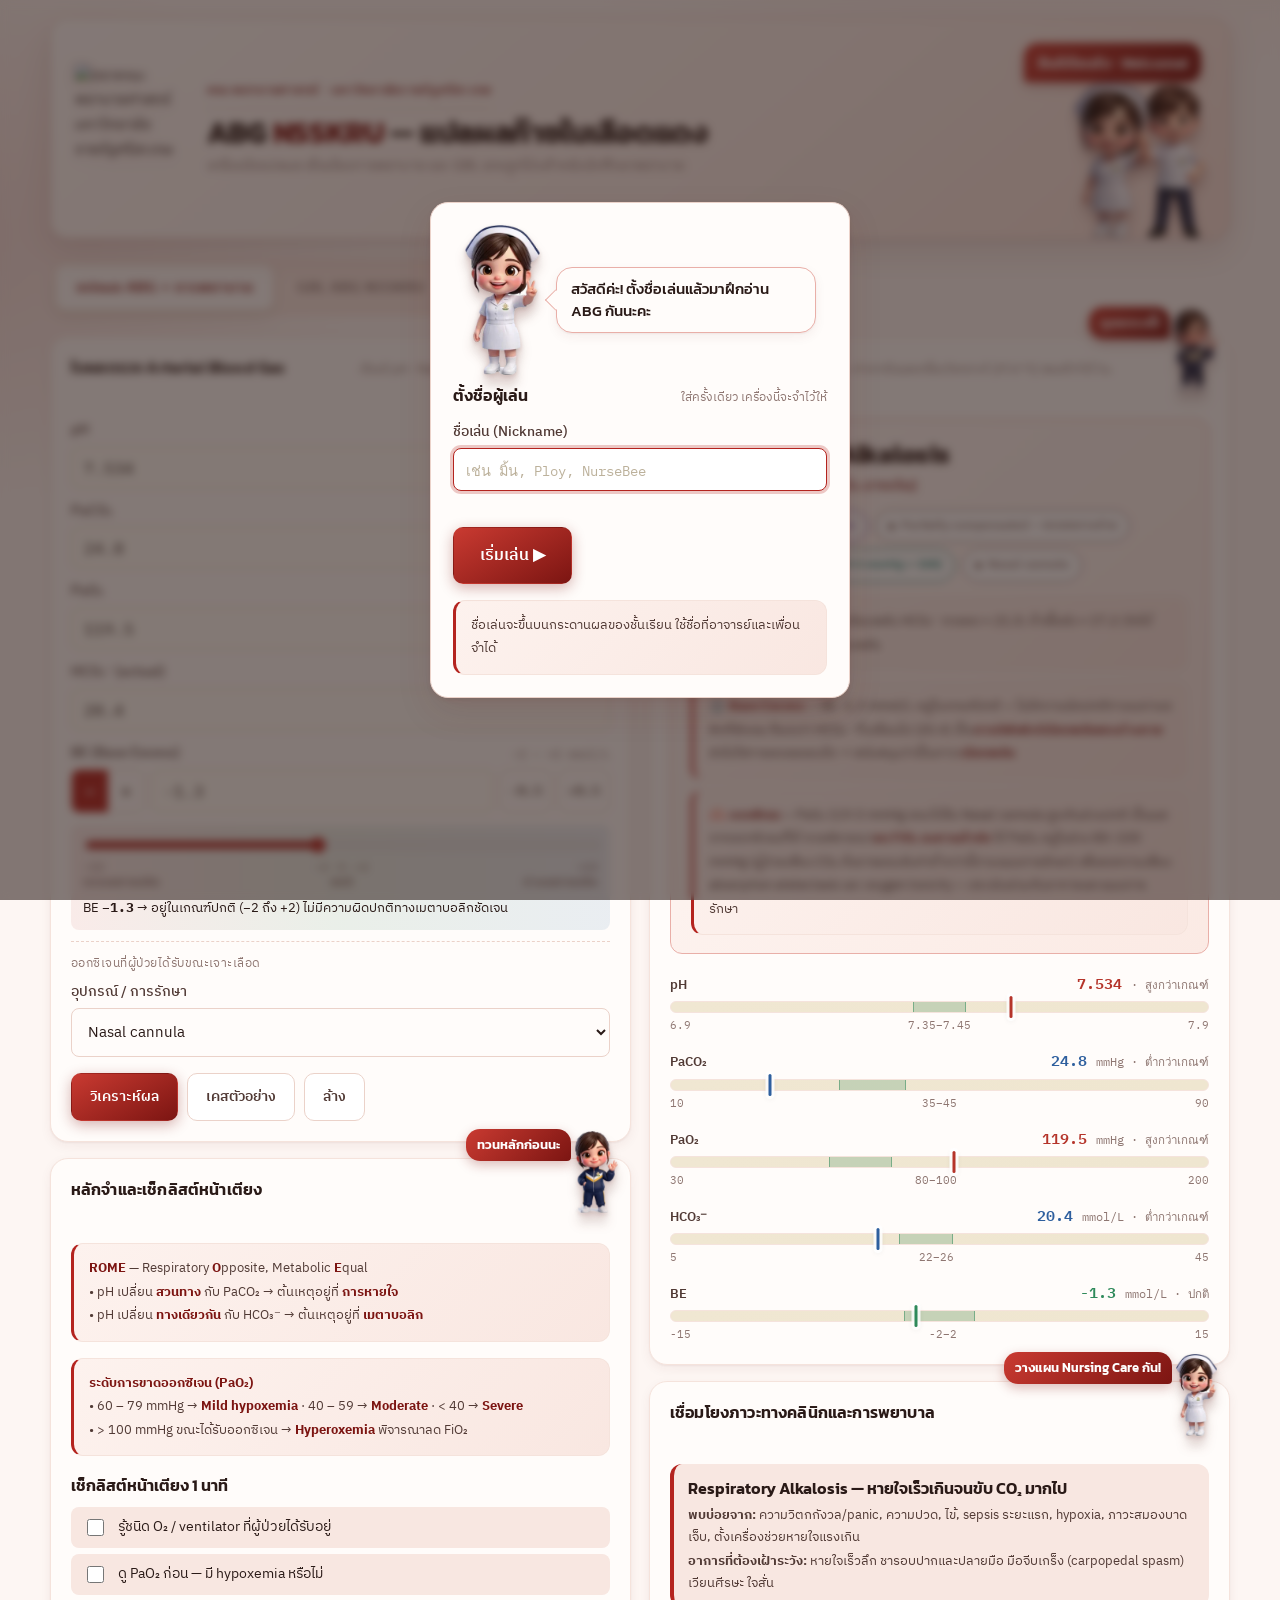
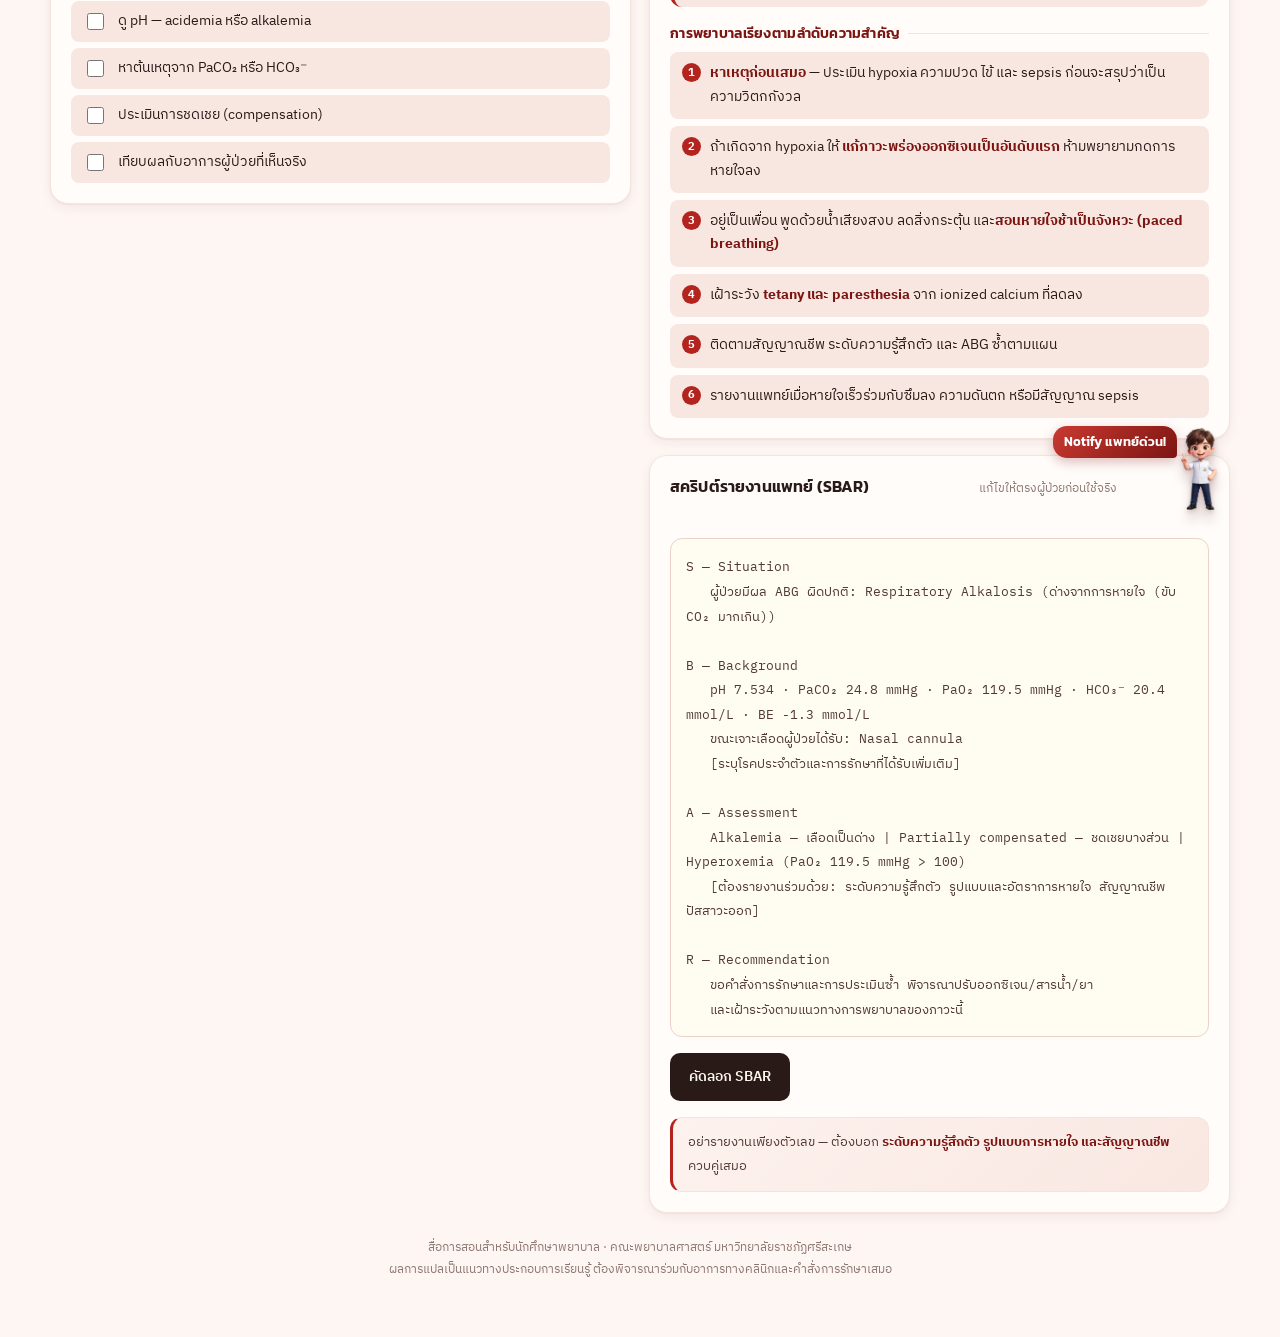
==== commit 023ce6b8: "commit" ====
--- a/index.html
+++ b/index.html
@@ -15,8 +15,6 @@
   <link rel="stylesheet" href="css/responsive.css">
 </head>
 <body>
-<link rel="preconnect" href="https://fonts.gstatic.com" crossorigin>
-<link rel="stylesheet" href="https://fonts.googleapis.com/css2?family=Kanit:wght@500;600;700&family=IBM+Plex+Sans+Thai:wght@400;500;600&family=IBM+Plex+Mono:wght@500;600&display=swap">
 <div class="wrap">
 
   <header class="masthead">
@@ -28,7 +26,7 @@
       <i style="left:93%;width:10px;height:10px;animation-duration:6s;animation-delay:3s"></i>
     </div>
     <div class="crest">
-      <img src="[data-uri]" alt="ตราคณะพยาบาลศาสตร์ มหาวิทยาลัยราชภัฏศรีสะเกษ" width="245" height="300">
+      <img src="https://encrypted-tbn0.gstatic.com/images?q=tbn:ANd9GcSxmSi_bB4N6gIFZxTxccxqROIc9W-C44lvdI2mGV7XvQ&s=10" alt="ตราคณะพยาบาลศาสตร์ มหาวิทยาลัยราชภัฏศรีสะเกษ" width="245" height="300">
     </div>
     <div>
       <span class="faculty">คณะพยาบาลศาสตร์ · มหาวิทยาลัยราชภัฏศรีสะเกษ</span>
@@ -36,8 +34,13 @@
       <p class="sub">เครื่องมือแปลผล เชื่อมโยงการพยาบาล และ GBL แทงลูกโป่งสำหรับนักศึกษาพยาบาล</p>
     </div>
     <div class="mast-nurse-wrap">
-      <span class="say welcome-say" aria-hidden="true"><span class="ws-long">ยินดีต้อนรับ · Welcome!</span><span class="ws-short">Welcome!</span></span>
-      <img class="mast-nurse" data-mascot="nurseG_wave" alt="พยาบาลการ์ตูนชูสองนิ้ว" width="190" height="380"><img class="mast-nurse mast-nurse-2" data-mascot="boyN_peace" alt="" aria-hidden="true" width="166" height="380">
+      <img class="mast-nurse" data-mascot="nurseG_wave" alt="พยาบาลการ์ตูนชูสองนิ้ว" width="190" height="380">
+      <img class="mast-nurse mast-nurse-2" data-mascot="boyN_peace" alt="" aria-hidden="true" width="166" height="380">
+      <span class="say welcome-say" aria-hidden="true">
+        <span class="ws-long">ยินดีต้อนรับ · Welcome!</span>
+        <span class="ws-short">Welcome!</span>
+      </span>
+    </div>
   </header>
 
   <div class="id-strip hidden" id="idStrip">
@@ -90,7 +93,6 @@
         <div class="panel has-mascot" id="formCard">
           <img class="mascot m-wave" data-mascot="boyT_wave" data-say="กรอกค่ามาเลย!" alt="" aria-hidden="true">
           <div class="panel-head">
-          
             <h2>ใบผลตรวจ Arterial Blood Gas</h2>
             <span class="note">ต้องมี pH · PaCO₂ · HCO₃⁻ ครบ</span>
           </div>
@@ -154,7 +156,8 @@
         <div class="panel has-mascot" id="learnCard">
           <img class="mascot m-beckon" data-mascot="girlT_ok" data-say="ทวนหลักก่อนนะ" alt="" aria-hidden="true">
           <div class="panel-head">
-          <h2>หลักจำและเช็กลิสต์หน้าเตียง</h2></div>
+            <h2>หลักจำและเช็กลิสต์หน้าเตียง</h2>
+          </div>
           <div class="tip">
             <b>ROME</b> — Respiratory <b>O</b>pposite, Metabolic <b>E</b>qual<br>
             • pH เปลี่ยน <b>สวนทาง</b> กับ PaCO₂ → ต้นเหตุอยู่ที่ <b>การหายใจ</b><br>
@@ -181,7 +184,6 @@
         <div class="panel has-mascot" id="resultCard">
           <img class="mascot m-beckon" data-mascot="girlT_thumb" data-say="ดูผลตรงนี้!" alt="" aria-hidden="true">
           <div class="panel-head">
-          
             <h2>ผลการแปล</h2>
             <span class="note" id="resultNote">ตีความอัตโนมัติจากค่าที่กรอก</span>
           </div>
@@ -194,14 +196,14 @@
         <div class="panel has-mascot hidden" id="careCard">
           <img class="mascot m-wave" data-mascot="nurseG_wave2" data-say="วางแผน Nursing Care กัน!" alt="" aria-hidden="true">
           <div class="panel-head">
-          <h2>เชื่อมโยงภาวะทางคลินิกและการพยาบาล</h2></div>
+            <h2>เชื่อมโยงภาวะทางคลินิกและการพยาบาล</h2>
+          </div>
           <div id="careContent"></div>
         </div>
 
         <div class="panel has-mascot hidden" id="sbarCard">
           <img class="mascot m-beckon" data-mascot="boyN_peace" data-say="Notify แพทย์ด่วน!" alt="" aria-hidden="true">
           <div class="panel-head">
-          
             <h2>สคริปต์รายงานแพทย์ (SBAR)</h2>
             <span class="note">แก้ไขให้ตรงผู้ป่วยก่อนใช้จริง</span>
           </div>
@@ -219,7 +221,6 @@
     <div class="panel has-mascot" id="modeSelect">
       <img class="mascot m-wave" data-mascot="boyT_wave" data-say="มาเล่นเกมกัน!" alt="" aria-hidden="true">
       <div class="panel-head">
-          
         <h2>เลือกโหมด GBL</h2>
         <span class="note">ชีวิต 3 ชีวิต · 10 ด่าน · ยิ่งต่อคอมโบยิ่งได้แต้ม</span>
       </div>
@@ -331,7 +332,6 @@
     <div class="panel has-mascot">
       <img class="mascot m-wave" data-mascot="girlT_thumb" alt="" aria-hidden="true">
       <div class="panel-head">
-          
         <h2>ภาพรวมชั้นเรียน</h2>
         <span class="note">คำนวณจากผลการเล่นทุกครั้งที่บันทึกไว้</span>
       </div>
@@ -368,7 +368,6 @@
     <div class="panel has-mascot">
       <img class="mascot m-beckon" data-mascot="nurseG_peace" alt="" aria-hidden="true">
       <div class="panel-head">
-          
         <h2>รวมผลจากเครื่องอื่น</h2>
         <span class="note">ให้นักศึกษากด “คัดลอกรหัสผล” แล้วส่งมาทางแชท</span>
       </div>
@@ -389,7 +388,6 @@
     <div class="panel has-mascot">
       <img class="mascot m-wave frames" data-mascot="boyN" alt="" aria-hidden="true">
       <div class="panel-head">
-          
         <h2>สถิติการเข้าใช้งาน</h2>
         <span class="note">นับ 1 ครั้งทุกครั้งที่ลงชื่อเข้าใช้งานหรือเปิดแอปใหม่</span>
       </div>
@@ -437,4 +435,4 @@
   <script src="js/app.js"></script>
   <script src="js/auth.js"></script>
 </body>
-</html>
+</html>
--- a/css/responsive.css
+++ b/css/responsive.css
@@ -1,4 +1,3 @@
-
 /* =========================================================
    ABG NSSKRU - RESPONSIVE LAYOUT
    Desktop / Laptop / Tablet / Mobile
@@ -8,6 +7,10 @@
 /* ป้องกันหน้าจอล้น */
 * {
   box-sizing: border-box;
+}
+
+[hidden] {
+  display: none !important;
 }
 
 html,
@@ -40,6 +43,34 @@
   transform-origin: center bottom;
 }
 
+/* จัดป้ายคำทักทายให้อยู่เหนือหัวมาสคอต ไม่ทับหน้าและไม่ล้นขอบ */
+.mast-nurse-wrap {
+  position: relative;
+  display: inline-flex;
+  align-items: flex-end;
+  justify-content: flex-end;
+  padding-top: 42px;
+  margin-right: 0;
+}
+
+.mast-nurse-wrap .welcome-say {
+  position: absolute;
+  top: 2px;
+  right: 4px;
+  left: auto;
+  bottom: auto;
+  margin: 0;
+  white-space: nowrap;
+  z-index: 3;
+  pointer-events: none;
+}
+
+/* กันไม่ให้มาสคอตประจำการ์ดห้อยลงมาทับ .field หรือ .note */
+.has-mascot > .panel-head {
+  padding-right: 92px;
+  min-height: 48px;
+}
+
 /* =========================================================
    2. DESKTOP - 1200px ขึ้นไป
 ========================================================= */
@@ -60,18 +91,18 @@
 
   .mast-nurse-wrap {
     flex-shrink: 0;
-  }
-
-  .mast-nurse {
-    height: 180px;
-  }
-
+    align-self: end;
+  }
+
+  .mast-nurse,
   .mast-nurse-2 {
-    height: 180px;
+    height: 155px;
   }
 
   .mascot {
-    height: 110px;
+    height: 82px;
+    top: -28px;
+    right: 12px;
   }
 
   .pointer-nurse {
@@ -121,20 +152,22 @@
     font-size: clamp(1.3rem, 2vw, 1.8rem);
   }
 
-  .mast-nurse {
-    height: clamp(128px, 15vw, 160px);
+  .mast-nurse,
+  .mast-nurse-2 {
+    height: clamp(118px, 13vw, 148px);
     width: auto !important;
     flex: 0 0 auto;
   }
 
-  .mast-nurse-2 {
-    height: clamp(128px, 15vw, 160px);
-    width: auto !important;
-  }
-
   .mascot {
-    height: clamp(88px, 9vw, 105px);
-    width: auto !important;
+    height: 78px;
+    width: auto !important;
+    top: -26px;
+    right: 10px;
+  }
+
+  .has-mascot > .panel-head {
+    padding-right: 86px;
   }
 
   .pointer-nurse {
@@ -225,8 +258,16 @@
 
   .mast-nurse-wrap {
     align-self: end;
-    margin: 0 -4px -18px 0;
+    margin: 0 0 -18px 0;
     flex-shrink: 0;
+  }
+
+  .welcome-say .ws-long {
+    display: none;
+  }
+
+  .welcome-say .ws-short {
+    display: inline;
   }
 
   .mast-nurse {
@@ -242,14 +283,14 @@
 
   /* ตัวละคร */
   .mascot {
-    height: 95px;
+    height: 76px;
     width: auto !important;
     right: 10px;
-    top: -24px;
+    top: -26px;
   }
 
   .has-mascot > .panel-head {
-    padding-right: 76px;
+    padding-right: 82px;
   }
 
   .pointer-nurse {
@@ -310,7 +351,7 @@
     max-width: 100%;
   }
 
-  .masthead > div:nth-child(2) {
+  .masthead > div:nth-child(3) {
     min-width: 0;
     padding-right: 2px;
   }
@@ -339,6 +380,7 @@
     right: 8px;
     bottom: 0;
     margin: 0;
+    padding-top: 0;
     opacity: .18;
     pointer-events: none;
   }
@@ -433,16 +475,16 @@
 
   /* ตัวละครประจำการ์ด */
   .mascot {
-    height: 72px;
+    height: 66px;
     width: auto !important;
     max-width: none;
-    top: -20px;
+    top: -22px;
     right: 7px;
   }
 
   .has-mascot > .panel-head {
-    padding-right: 56px;
-    min-height: 30px;
+    padding-right: 64px;
+    min-height: 36px;
   }
 
   .gate-hero img {
@@ -565,11 +607,12 @@
   }
 
   .mascot {
-    height: 62px;
+    height: 58px;
+    top: -20px;
   }
 
   .has-mascot > .panel-head {
-    padding-right: 48px;
+    padding-right: 54px;
   }
 
   .tab-btn {
@@ -672,4 +715,4 @@
     transition-duration: .01ms !important;
   }
 
-}
+}
